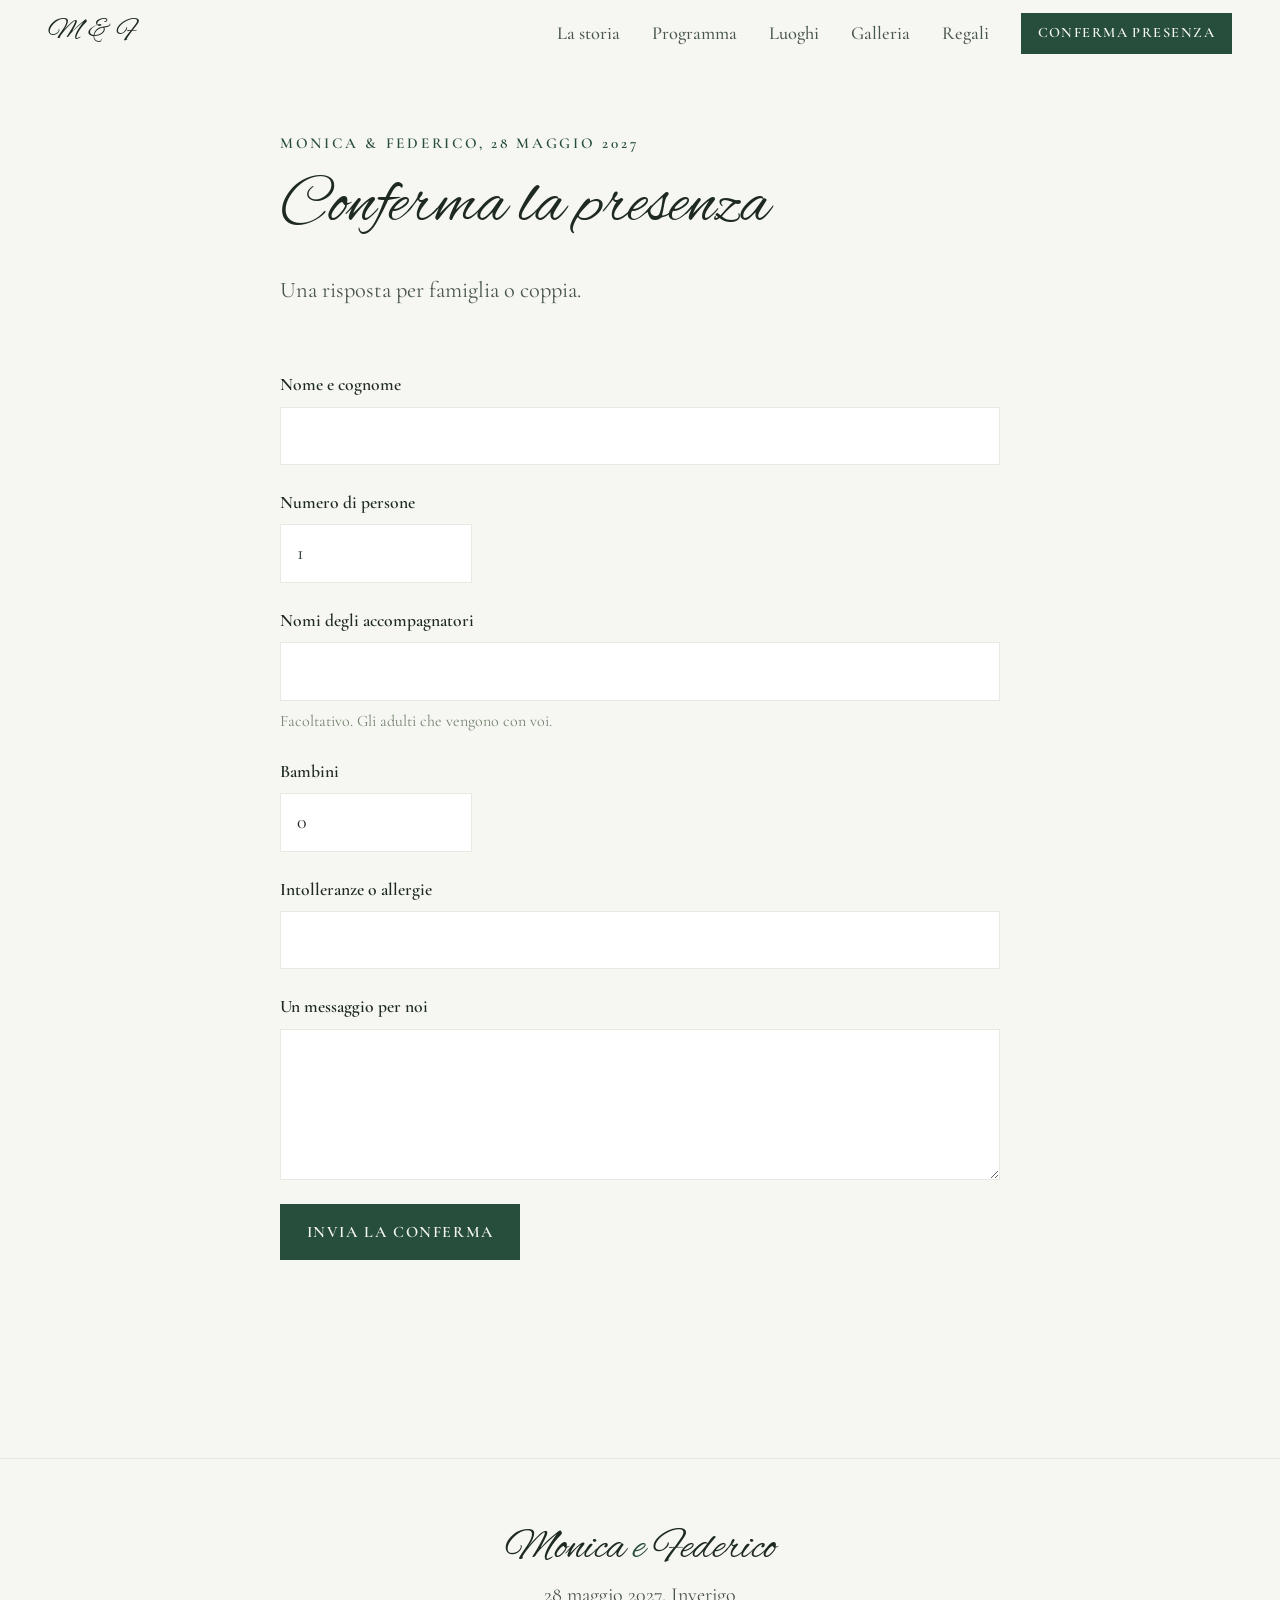
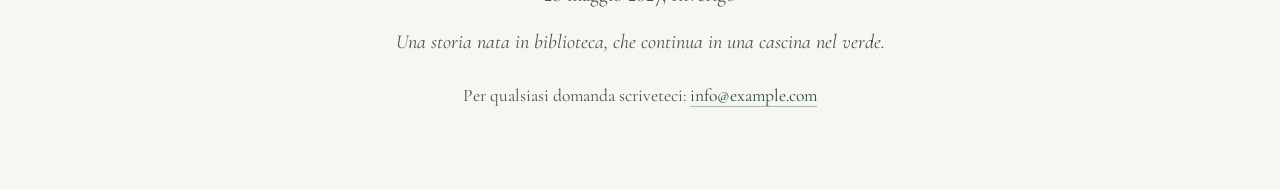
==== conferma.html @ ff521045 "Alex Brush al posto di Great Vibes per il corsivo Co-Authored-By: Claude Opus 5.5 <noreply@anthropic" ====
<!doctype html>
<html lang="it">
<head>
  <meta charset="utf-8">
  <meta name="viewport" content="width=device-width, initial-scale=1">
  <meta name="robots" content="noindex, nofollow">
  <title>Conferma la presenza, Monica &amp; Federico</title>
  <meta name="description" content="Conferma la tua presenza al matrimonio di Monica e Federico, 28 maggio 2027 a Inverigo.">
  <meta property="og:title" content="Conferma la presenza, Monica & Federico">
  <meta property="og:description" content="Fateci sapere se ci sarete il 28 maggio 2027.">
  <meta property="og:type" content="website">
  <meta name="theme-color" content="#274D3D">
  <link rel="preconnect" href="https://fonts.googleapis.com">
  <link rel="preconnect" href="https://fonts.gstatic.com" crossorigin>
  <link href="https://fonts.googleapis.com/css2?family=Alex+Brush&family=Cormorant+Garamond:ital,wght@0,400;0,500;0,600;1,400;1,500&display=swap" rel="stylesheet">
  <link rel="stylesheet" href="css/styles.css">
</head>
<body>

<a class="skip" href="#main">Vai al contenuto</a>

<div class="nav-sentinel" aria-hidden="true"></div>
<header class="nav" id="nav">
  <a class="nav__brand" href="index.html" aria-label="Torna all'inizio">M <span>&amp;</span> F</a>
  <button class="nav__toggle" id="navToggle" aria-expanded="false" aria-controls="navMenu" aria-label="Apri il menu">
    <span></span><span></span>
  </button>
  <nav class="nav__menu" id="navMenu" aria-label="Sezioni del sito">
    <a href="index.html#storia">La storia</a>
    <a href="index.html#programma">Programma</a>
    <a href="index.html#luoghi">Luoghi</a>
    <a href="index.html#galleria">Galleria</a>
    <a href="index.html#regali">Regali</a>
    <a class="btn btn--small" href="conferma.html" aria-current="page">Conferma presenza</a>
  </nav>
</header>

<main id="main">

  <!-- RSVP -->
  <section class="section rsvp rsvp--page" id="rsvp">
    <div class="wrap wrap--narrow">
      <p class="eyebrow">Monica &amp; Federico, 28 maggio 2027</p>
      <h1 class="h2 reveal">Conferma la presenza</h1>

      <div class="rsvp__paused reveal" id="rsvpPaused">
        <p class="lead">Il modulo per confermare sarà disponibile a breve. Vi avviseremo appena sarà attivo, insieme alla data entro cui rispondere.</p>
      </div>

      <form class="form" id="rsvpForm" hidden novalidate>
        <p class="lead" data-rsvp-intro>Una risposta per famiglia o coppia. <span data-rsvp-deadline-wrap hidden>Vi chiediamo di rispondere entro il <strong data-rsvp-deadline></strong>.</span></p>

        <div class="field">
          <label for="nome">Nome e cognome</label>
          <input id="nome" name="nome" type="text" autocomplete="name" required>
          <p class="field__error" data-error-for="nome">Inserisci il tuo nome.</p>
        </div>

        <div class="field field--half">
          <label for="persone">Numero di persone</label>
          <input id="persone" name="persone" type="number" min="1" max="10" value="1" required>
        </div>

        <div class="field">
          <label for="accompagnatori">Nomi degli accompagnatori</label>
          <input id="accompagnatori" name="accompagnatori" type="text">
          <p class="field__hint">Facoltativo. Gli adulti che vengono con voi.</p>
        </div>

        <div class="field field--half">
          <label for="bambini">Bambini</label>
          <input id="bambini" name="bambini" type="number" min="0" max="10" value="0">
        </div>

        <div class="field" id="etaBambiniField" hidden>
          <label for="eta_bambini">Età dei bambini</label>
          <input id="eta_bambini" name="eta_bambini" type="text" placeholder="">
          <p class="field__hint">Es. 3 e 7 anni. Ci serve per il menù e i seggioloni.</p>
        </div>

        <div class="field">
          <label for="intolleranze">Intolleranze o allergie</label>
          <input id="intolleranze" name="intolleranze" type="text">
        </div>

        <div class="field">
          <label for="messaggio">Un messaggio per noi</label>
          <textarea id="messaggio" name="messaggio" rows="4"></textarea>
        </div>

        <div class="field field--hp" aria-hidden="true">
          <label for="website">Sito web</label>
          <input id="website" name="website" type="text" tabindex="-1" autocomplete="off">
        </div>

        <button class="btn" type="submit" id="rsvpSubmit">Invia la conferma</button>
        <p class="form__status" id="rsvpStatus" role="status" aria-live="polite"></p>
      </form>
    </div>
  </section>

</main>

<footer class="footer">
  <div class="wrap footer__inner">
    <p class="footer__names">Monica <em>e</em> Federico</p>
    <p>28 maggio 2027, Inverigo</p>
    <p class="footer__line">Una storia nata in biblioteca, che continua in una cascina nel verde.</p>
    <!-- TODO: contatti dei testimoni o degli sposi -->
    <p class="footer__contact">Per qualsiasi domanda scriveteci: <a class="link" href="mailto:info@example.com">info@example.com</a></p>
  </div>
</footer>

<script src="js/main.js" defer></script>
</body>
</html>
---- css/styles.css ----
/* Monica & Federico, 28 maggio 2027
   Tema unico chiaro (stile invito stampato). Un solo accento: verde sottobosco.
   Forme: tutto a spigolo vivo, unica eccezione l'arco della foto hero. */

:root {
  color-scheme: light;
  /* Palette del matrimonio: muschio pastello #A8C0A0, sottobosco scuro #274D3D */
  --bg: #f6f7f2;
  --bg-tint: #ebefe6;          /* bg + 14% di muschio */
  --ink: #1e2a21;
  --ink-2: #48554a;
  --muted: #74836f;
  --line: #e5ebe0;             /* bg + 22% di muschio */
  --accent: #274D3D;           /* primario: pulsanti, numeri grandi, dettagli */
  --accent-hover: #33604d;
  --accent-deep: #274D3D;      /* allineato al primario: contrasto AA gia' garantito anche sui testi piccoli */
  --wedding: #A8C0A0;          /* muschio pastello: punti, linee, bordo RSVP */
  --wedding-soft: #cfdcc9;     /* superfici segnaposto e biglietto regali */
  --accent-soft: #dbe4d5;
  --on-accent: #f6f7f2;

  --script: "Alex Brush", "Snell Roundhand", "Brush Script MT", cursive;
  --serif: "Cormorant Garamond", "Iowan Old Style", Georgia, serif;
  --sans: var(--serif);

  --wrap: 1200px;
  --narrow: 720px;
  --gutter: clamp(1.25rem, 4vw, 3rem);
  --section: clamp(5rem, 12vw, 9rem);
  --ease: cubic-bezier(0.16, 1, 0.3, 1);
}

*, *::before, *::after { box-sizing: border-box; }
html { scroll-behavior: smooth; -webkit-text-size-adjust: 100%; }
body {
  margin: 0;
  background: var(--bg);
  color: var(--ink);
  font-family: var(--serif);
  font-weight: 400;
  font-size: 1.25rem;
  line-height: 1.55;
}
img { display: block; max-width: 100%; height: auto; }
a { color: inherit; }
p { margin: 0 0 1rem; }
h1, h2, h3 { margin: 0; font-family: var(--serif); font-weight: 500; line-height: 1.1; }
ol, ul { margin: 0; padding: 0; list-style: none; }
figure { margin: 0; }
button { font: inherit; }
[hidden] { display: none !important; }

.skip {
  position: absolute; left: 1rem; top: -3rem;
  background: var(--accent); color: var(--on-accent); padding: .5rem .75rem;
  z-index: 100;
}
.skip:focus { top: 1rem; }

.wrap { width: min(var(--wrap), 100% - 2 * var(--gutter)); margin-inline: auto; }
.wrap--narrow { width: min(var(--narrow), 100% - 2 * var(--gutter)); }

.section { padding-block: var(--section); }
.section--tint { background: var(--bg-tint); }

.eyebrow {
  font-size: .95rem; letter-spacing: .18em; text-transform: uppercase;
  color: var(--accent-deep); font-weight: 600; margin-bottom: 1.25rem;
}

.h2 {
  font-family: var(--script); font-weight: 400;
  font-size: clamp(2.75rem, 6vw, 4.25rem);
  line-height: 1.15; padding-bottom: .1em;
  margin-bottom: 1.25rem;
}
.lead { font-size: 1.4rem; color: var(--ink-2); max-width: 55ch; margin-bottom: 2.5rem; }

.link {
  color: var(--accent-deep); text-decoration: none;
  border-bottom: 1px solid var(--wedding);
  transition: border-color .3s var(--ease);
}
.link:hover { border-color: var(--accent); }

/* Bottoni */
.btn {
  display: inline-flex; align-items: center; justify-content: center;
  padding: .9rem 1.6rem; white-space: nowrap;
  background: var(--accent); color: var(--on-accent);
  font-weight: 600; font-size: 1rem; letter-spacing: .1em; text-transform: uppercase;
  text-decoration: none; border: 1px solid var(--accent);
  transition: background .3s var(--ease), transform .15s var(--ease), color .3s var(--ease);
  cursor: pointer;
}
.btn:hover { background: var(--accent-hover); border-color: var(--accent-hover); }
.btn:active { transform: translateY(1px); }
.btn:focus-visible { outline: 2px solid var(--accent); outline-offset: 3px; }
.btn--ghost { background: transparent; color: var(--accent); }
.btn--ghost:hover { background: var(--accent); color: var(--on-accent); }
.btn--small { padding: .55rem 1rem; font-size: .9rem; }

/* Navigazione */
.nav-sentinel { position: absolute; top: 0; height: 1px; width: 1px; }
.nav {
  position: sticky; top: 0; z-index: 50;
  display: flex; align-items: center; justify-content: space-between;
  height: 68px; padding-inline: var(--gutter);
  background: color-mix(in srgb, var(--bg) 85%, transparent);
  backdrop-filter: blur(10px);
  -webkit-backdrop-filter: blur(10px);
  border-bottom: 1px solid transparent;
  transition: border-color .4s var(--ease);
}
.nav.is-scrolled { border-bottom-color: var(--line); }
.nav__brand {
  font-family: var(--script); font-size: 1.9rem; line-height: 1;
  text-decoration: none; padding-bottom: .15em;
}
.nav__menu { display: flex; align-items: center; gap: 2rem; }
.nav__menu a:not(.btn) {
  text-decoration: none; font-size: 1.15rem; font-weight: 500; color: var(--ink-2);
  transition: color .3s var(--ease);
}
.nav__menu a:not(.btn):hover { color: var(--accent); }
.nav__toggle {
  display: none; width: 44px; height: 44px; padding: 0;
  background: none; border: 0; cursor: pointer; flex-direction: column;
  justify-content: center; align-items: center; gap: 6px;
}
.nav__toggle span { width: 24px; height: 1.5px; background: var(--ink); transition: transform .3s var(--ease), opacity .3s; }
.nav__toggle[aria-expanded="true"] span:first-child { transform: translateY(3.75px) rotate(45deg); }
.nav__toggle[aria-expanded="true"] span:last-child { transform: translateY(-3.75px) rotate(-45deg); }

@media (max-width: 860px) {
  .nav { z-index: 60; }
  .nav__toggle, .nav__brand { position: relative; z-index: 56; }
  .nav__toggle { display: flex; }
  .nav__menu {
    position: fixed; inset: 0; z-index: 55;
    height: 100dvh; width: 100%;
    flex-direction: column; justify-content: center; align-items: stretch; gap: 0;
    background: var(--bg);
    padding: 68px var(--gutter) max(2rem, env(safe-area-inset-bottom));
    overflow-y: auto; overscroll-behavior: contain;
    display: none;
  }
  .nav__menu.is-open { display: flex; }
  .nav__menu a:not(.btn) { padding: 1.1rem 0; font-size: 1.5rem; width: 100%; border-bottom: 1px solid var(--line); }
  .nav__menu a:not(.btn):first-child { border-top: 1px solid var(--line); }
  .nav__menu .btn { margin-top: 2rem; align-self: flex-start; }
  body.nav-open { overflow: hidden; }
}

/* Hero: split asimmetrico, testo a sinistra, foto ad arco a destra.
   Vincolo: tutto visibile senza scroll, su desktop e su mobile. */
.hero {
  --nav-h: 68px;
  display: grid;
  grid-template-columns: 1.1fr .9fr;
  align-items: center;
  gap: clamp(2rem, 6vw, 6rem);
  width: min(var(--wrap), 100% - 2 * var(--gutter));
  margin-inline: auto;
  min-height: calc(100dvh - var(--nav-h));
  padding-block: 1.5rem 2rem;
}
.hero__copy { padding-left: clamp(0rem, 4vw, 3rem); }
.hero__title {
  font-family: var(--script); font-weight: 400;
  font-size: clamp(3.5rem, 8vw, 7rem);
  line-height: 1.1; padding-bottom: .12em;
  margin-bottom: .75rem;
}
.hero__title em { font-style: normal; color: var(--accent); }
.hero__sub { font-size: clamp(1.2rem, 1.6vw, 1.45rem); color: var(--ink-2); max-width: 34ch; margin-bottom: 2rem; }
.hero__actions { display: flex; flex-wrap: wrap; gap: .75rem; }
.hero__media {
  position: relative;
  aspect-ratio: 3 / 4;
  overflow: hidden;
  border-radius: 999px 999px 0 0;
  background: var(--wedding-soft);
  justify-self: end;
  /* larghezza limitata anche dall'altezza disponibile, cosi' la foto non sfonda mai il viewport */
  width: min(100%, 520px, calc((100dvh - var(--nav-h) - 4.5rem) * .75));
}
.hero__img {
  width: 100%; height: 115%; object-fit: cover;
  will-change: transform;
}
/* Parallasse leggera guidata dallo scroll, solo se supportata e con movimento consentito */
@supports (animation-timeline: scroll()) {
  @media (prefers-reduced-motion: no-preference) {
    .hero__img {
      animation: hero-drift linear both;
      animation-timeline: scroll(root);
      animation-range: 0 100vh;
    }
  }
}
@keyframes hero-drift {
  from { transform: translateY(0); }
  to   { transform: translateY(-13%); }
}

@media (prefers-reduced-motion: no-preference) {
  .hero__copy > * { opacity: 0; transform: translateY(18px); animation: rise .9s var(--ease) forwards; }
  .hero__copy > :nth-child(1) { animation-delay: .1s; }
  .hero__copy > :nth-child(2) { animation-delay: .2s; }
  .hero__copy > :nth-child(3) { animation-delay: .32s; }
  .hero__copy > :nth-child(4) { animation-delay: .44s; }
  .hero__media { opacity: 0; transform: translateY(24px); animation: rise 1.1s var(--ease) .25s forwards; }
}
@keyframes rise { to { opacity: 1; transform: translateY(0); } }

/* Mobile: foto compatta sopra, testo sotto, tutto dentro un'unica schermata */
@media (max-width: 860px) {
  .hero {
    grid-template-columns: 1fr;
    align-content: center;
    gap: clamp(1rem, 3dvh, 1.75rem);
    padding-block: 1rem 1.5rem;
  }
  .hero__copy { padding-left: 0; order: 2; }
  .hero__media {
    order: 1; justify-self: center;
    width: auto;
    height: clamp(180px, 36dvh, 340px);
  }
  .eyebrow { margin-bottom: .75rem; }
  .hero__title { font-size: clamp(2.75rem, 12vw, 3.75rem); margin-bottom: .5rem; }
  .hero__sub { font-size: 1.2rem; margin-bottom: 1.25rem; max-width: none; }
  .hero__actions { gap: .6rem; }
  .hero__actions .btn { padding: .7rem 1rem; font-size: .85rem; letter-spacing: .08em; }
}
/* Telefoni molto bassi: riduco ancora un po' */
@media (max-width: 860px) and (max-height: 680px) {
  .hero__media { height: clamp(150px, 30dvh, 240px); }
  .hero__title { font-size: 2.5rem; }
  .hero__sub { font-size: 1.1rem; margin-bottom: 1rem; }
}

/* Countdown */
.countdown {
  display: flex; align-items: baseline; justify-content: center; gap: .75rem;
  padding: 1.5rem var(--gutter);
  background: var(--bg-tint);
  border-top: 1px solid var(--line); border-bottom: 1px solid var(--line);
  font-family: var(--serif);
}
.countdown__n { font-size: 2.5rem; font-weight: 500; color: var(--accent); line-height: 1; }
.countdown__label { font-size: 1.35rem; font-style: italic; color: var(--ink-2); }

/* Storia: citazione grande + tre tappe in riga */
.story__quote {
  margin: 0 0 4rem;
  font-family: var(--serif);
  font-style: italic; font-weight: 400;
  font-size: clamp(1.6rem, 3vw, 2.4rem);
  line-height: 1.3; max-width: 34ch;
}
.story__quote p { margin: 0; }
/* Capolettera, come l'inizio di un capitolo */
.story__quote p::first-letter {
  font-family: var(--script); font-style: normal;
  font-size: 2.6em; line-height: .8; float: left;
  color: var(--accent); margin: .12em .12em 0 0;
}
.milestones {
  display: grid; grid-template-columns: repeat(3, 1fr);
  gap: 3rem; border-top: 1px solid var(--wedding-soft); padding-top: 2.5rem;
}
.milestone__chapter {
  display: block; font-size: .95rem; letter-spacing: .16em; text-transform: uppercase;
  font-weight: 600; color: var(--muted); margin-bottom: .75rem;
}
.milestone__year {
  display: block; font-family: var(--serif); font-size: 3rem; font-weight: 500;
  color: var(--accent); line-height: 1; margin-bottom: .75rem;
}
.milestone__title { font-size: 1.7rem; margin-bottom: .4rem; }
.milestone p { color: var(--ink-2); margin: 0; }
@media (max-width: 760px) {
  .milestones { grid-template-columns: 1fr; gap: 2.25rem; }
}

/* Programma: timeline verticale */
.timeline { border-left: 1px solid var(--wedding-soft); margin-left: .5rem; }
.timeline__item {
  display: grid; grid-template-columns: 5.5rem 1fr; gap: 1.5rem;
  position: relative; padding: 0 0 2.75rem 2rem;
}
.timeline__item::before {
  content: ""; position: absolute; left: -4px; top: .55em;
  width: 7px; height: 7px; background: var(--wedding); border-radius: 50%;
}
.timeline__item:last-child { padding-bottom: 0; }
.timeline__time { font-family: var(--serif); font-size: 1.7rem; font-weight: 500; color: var(--accent); line-height: 1.1; }
.timeline__title { font-size: 1.7rem; margin-bottom: .3rem; }
.timeline__item p { color: var(--ink-2); margin: 0; }
@media (max-width: 560px) {
  .timeline__item { grid-template-columns: 1fr; gap: .25rem; }
}

/* Luoghi: due blocchi asimmetrici */
.places {
  display: grid; grid-template-columns: 1fr 1.6fr; gap: clamp(2rem, 5vw, 5rem);
  align-items: start;
}
.place__title { font-size: .95rem; letter-spacing: .16em; text-transform: uppercase; font-weight: 600; color: var(--muted); margin-bottom: .75rem; }
.place__name { font-family: var(--serif); font-weight: 500; font-size: clamp(1.7rem, 2.6vw, 2.2rem); line-height: 1.15; margin-bottom: .75rem; }
.place p:not(.place__name) { color: var(--ink-2); }
.map { margin-top: 1.5rem; aspect-ratio: 16 / 10; background: var(--wedding-soft); }
.map iframe { width: 100%; height: 100%; border: 0; display: block; filter: saturate(.75); }
@media (max-width: 860px) {
  .places { grid-template-columns: 1fr; }
}

/* Galleria: una sola riga a tutta larghezza che scorre in orizzontale.
   Scorre da sola (JS, js/main.js) e si puo' trascinare o scorrere a mano;
   si ferma al passaggio del mouse e con prefers-reduced-motion. */
.carousel {
  --card: clamp(240px, 26vw, 340px);   /* desktop: 3 foto intere piu' uno scorcio della quarta */
  --gap: 1rem;
  --pad: max(var(--gutter), (100vw - var(--wrap)) / 2);   /* allinea la prima foto al bordo del .wrap */
  overflow-x: auto; overflow-y: hidden;
  -webkit-overflow-scrolling: touch;
  overscroll-behavior-x: contain;
  scrollbar-width: none;
  scroll-behavior: auto;   /* lo scorrimento automatico via JS non deve essere "smooth" */
  cursor: grab;
  outline-offset: -3px;
}
.carousel::-webkit-scrollbar { display: none; }
.carousel:focus-visible { outline: 2px solid var(--accent); }
.carousel.is-dragging { cursor: grabbing; }
.carousel__track {
  display: flex; gap: var(--gap);
  width: max-content;
  padding-inline: var(--pad);
}
.carousel__item {
  flex: 0 0 var(--card);
  width: var(--card); aspect-ratio: 4 / 5;
  margin: 0; overflow: hidden;
  background: var(--wedding-soft);
}
.carousel__item img {
  display: block; width: 100%; height: 100%; object-fit: cover;
  user-select: none; -webkit-user-drag: none;
}
@media (max-width: 760px) {
  .carousel { --card: 78vw; --gap: .75rem; }   /* mobile: una foto intera, la successiva fa capolino */
}

/* Regali: biglietto centrato con doppia cornice, come un inserto dell'invito */
.gifts {
  position: relative;
  background: var(--wedding-soft); color: var(--ink);
  border: 1px solid var(--accent);
  padding: clamp(2.75rem, 7vw, 5rem) clamp(1.5rem, 6vw, 4.5rem);
  text-align: center;
}
.gifts::before {
  content: ""; position: absolute; inset: 6px; pointer-events: none;
  border: 1px solid var(--accent); opacity: .55;
}
.gifts .eyebrow { margin-bottom: 1rem; }
.gifts .lead { color: var(--ink-2); margin-inline: auto; margin-bottom: 2.5rem; }
.iban {
  display: grid; gap: .9rem; justify-items: center;
  border-top: 1px solid var(--accent); padding-top: 2rem;
  max-width: 34rem; margin-inline: auto;
}
.iban__label { font-size: .95rem; letter-spacing: .14em; text-transform: uppercase; color: var(--accent); }
.iban__value {
  font-family: var(--serif); font-size: clamp(1.35rem, 2.6vw, 1.85rem); font-weight: 500;
  letter-spacing: .06em; overflow-wrap: anywhere;
}
.iban .btn { margin-top: .25rem; }

/* Rimando finale nella home */
.closing { background: var(--bg-tint); }
.closing__inner { text-align: center; }
.closing .lead { margin-inline: auto; }

/* RSVP (pagina dedicata) */
.rsvp--page { padding-top: clamp(2.5rem, 6vw, 4rem); }
.rsvp--page .eyebrow { margin-bottom: .75rem; }
.rsvp__paused { border-left: 2px solid var(--wedding); padding-left: 1.5rem; }
.form { display: grid; gap: 1.5rem; }
.form > .btn { justify-self: start; }
.field { display: grid; gap: .5rem; border: 0; padding: 0; margin: 0; min-width: 0; }
.field--half { max-width: 12rem; }
.field label, .field legend { font-weight: 600; font-size: 1.1rem; }
.field input, .field textarea {
  font: inherit; color: var(--ink);
  background: #fff; border: 1px solid var(--line); padding: .8rem 1rem;
  width: 100%; transition: border-color .3s var(--ease);
}
.field input:focus, .field textarea:focus { outline: 2px solid var(--accent); outline-offset: 1px; border-color: var(--accent); }
.field textarea { resize: vertical; }
.field__hint { font-size: 1rem; color: var(--muted); margin: 0; }
.field__error { font-size: 1rem; color: #8a2b2b; margin: 0; display: none; }
.field.is-invalid input { border-color: #8a2b2b; }
.field.is-invalid .field__error { display: block; }
.radio { display: flex; align-items: center; gap: .6rem; font-weight: 400; font-size: 1.15rem; }
.radio input { width: auto; accent-color: var(--accent); }
.field--hp { position: absolute; left: -9999px; }
.form__status { margin: 0; color: var(--ink-2); min-height: 1.5em; }
.form__status.is-ok { color: var(--accent-deep); }
.form__status.is-err { color: #8a2b2b; }

/* Footer */
.footer { border-top: 1px solid var(--line); padding-block: 4rem; text-align: center; color: var(--ink-2); }
.footer__names { font-family: var(--script); font-size: 2.75rem; line-height: 1.2; color: var(--ink); margin-bottom: .25rem; }
.footer__names em { color: var(--accent); font-style: normal; }
.footer__line { font-style: italic; margin-top: .75rem; }
.footer__contact { margin-top: 1.5rem; font-size: 1.1rem; }

/* Apparizioni allo scroll */
@media (prefers-reduced-motion: no-preference) {
  .reveal { opacity: 0; transform: translateY(22px); transition: opacity .9s var(--ease), transform .9s var(--ease); }
  .reveal.is-visible { opacity: 1; transform: none; }
}
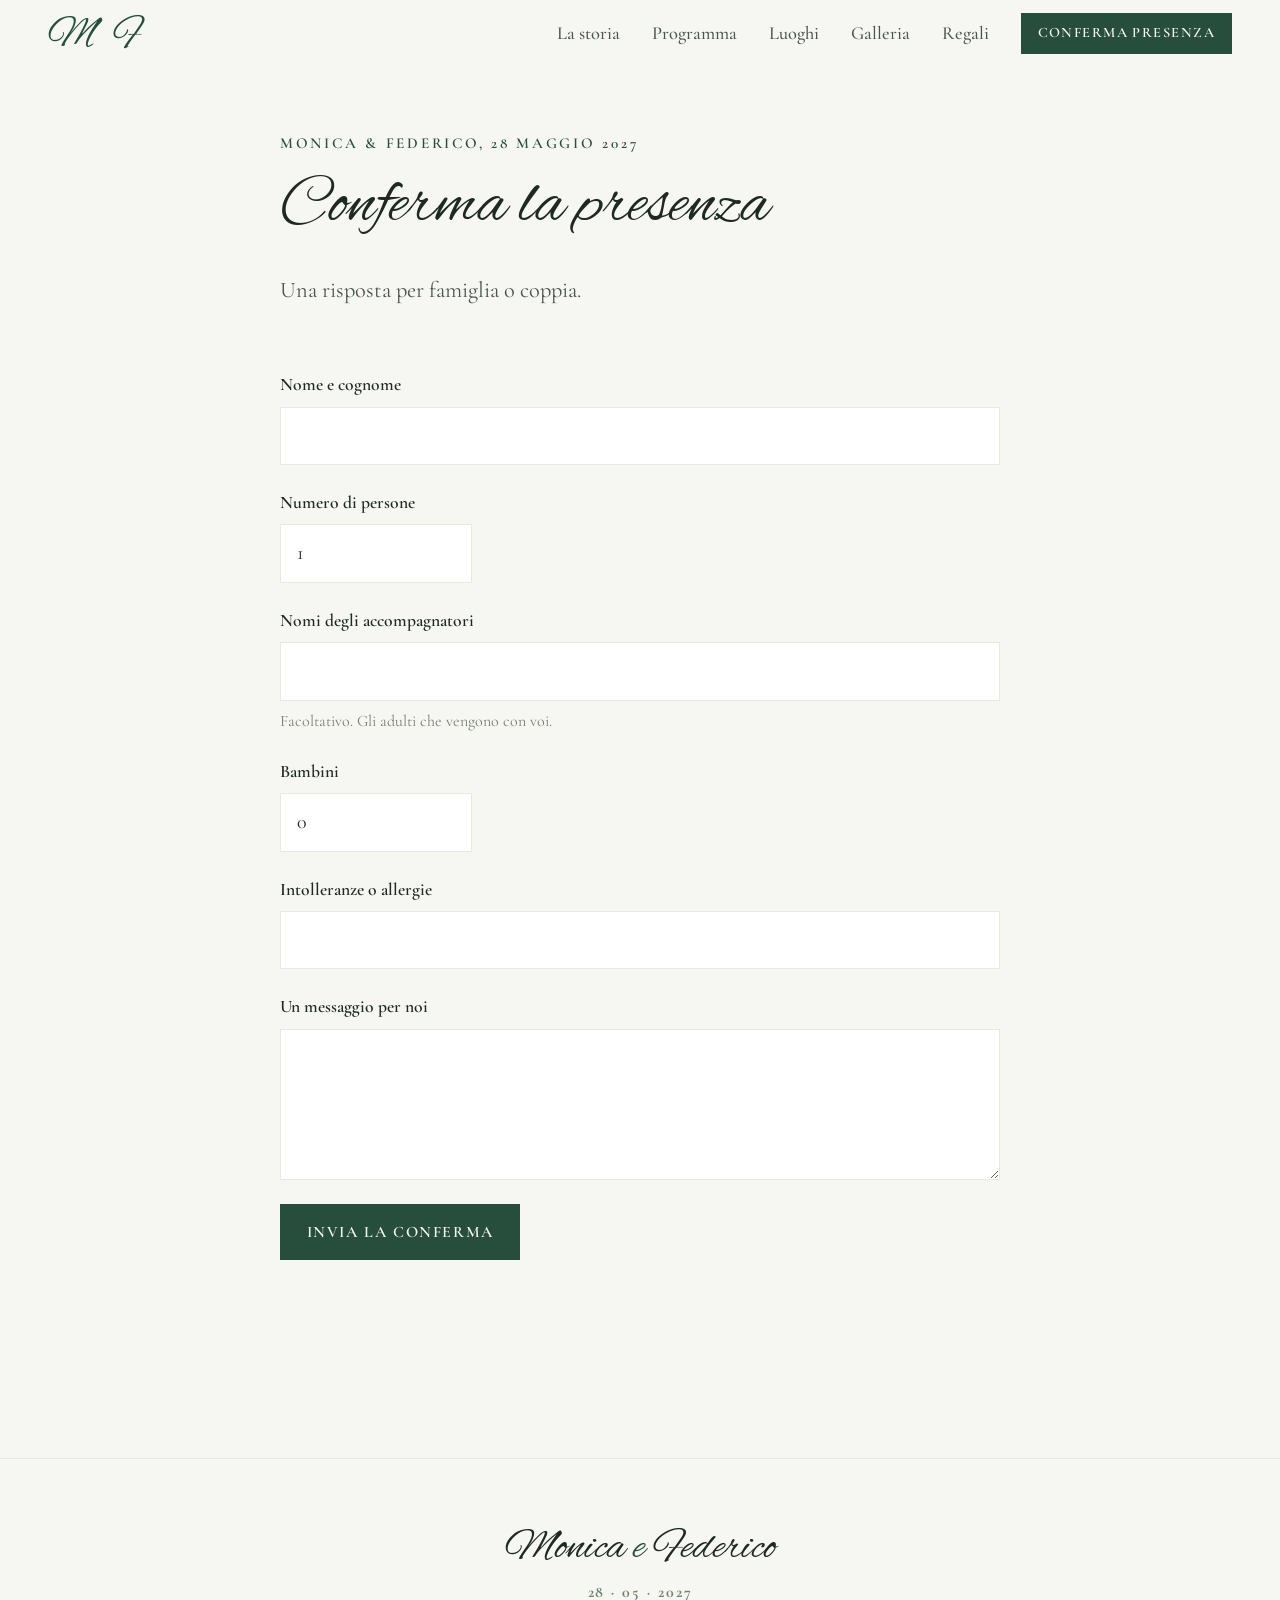
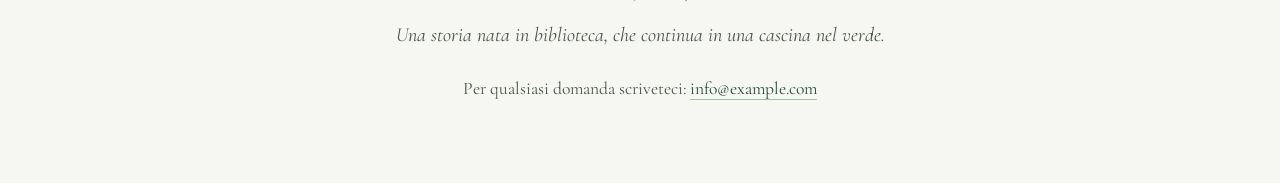
==== commit 205286c3: "Stili della partecipazione: monogramma, data, luoghi e footer Monogramma "M F" piu' grande e in verd" ====
--- a/conferma.html
+++ b/conferma.html
@@ -12,7 +12,7 @@
   <meta name="theme-color" content="#274D3D">
   <link rel="preconnect" href="https://fonts.googleapis.com">
   <link rel="preconnect" href="https://fonts.gstatic.com" crossorigin>
-  <link href="https://fonts.googleapis.com/css2?family=Alex+Brush&family=Cormorant+Garamond:ital,wght@0,400;0,500;0,600;1,400;1,500&display=swap" rel="stylesheet">
+  <link href="https://fonts.googleapis.com/css2?family=Alex+Brush&family=Cormorant+Garamond:ital,wght@0,400;0,500;0,600;0,700;1,400;1,500&display=swap" rel="stylesheet">
   <link rel="stylesheet" href="css/styles.css">
 </head>
 <body>
@@ -21,7 +21,7 @@
 
 <div class="nav-sentinel" aria-hidden="true"></div>
 <header class="nav" id="nav">
-  <a class="nav__brand" href="index.html" aria-label="Torna all'inizio">M <span>&amp;</span> F</a>
+  <a class="nav__brand" href="index.html" aria-label="Torna all'inizio">M F</a>
   <button class="nav__toggle" id="navToggle" aria-expanded="false" aria-controls="navMenu" aria-label="Apri il menu">
     <span></span><span></span>
   </button>
@@ -104,7 +104,7 @@
 <footer class="footer">
   <div class="wrap footer__inner">
     <p class="footer__names">Monica <em>e</em> Federico</p>
-    <p>28 maggio 2027, Inverigo</p>
+    <p class="footer__date">28 · 05 · 2027</p>
     <p class="footer__line">Una storia nata in biblioteca, che continua in una cascina nel verde.</p>
     <!-- TODO: contatti dei testimoni o degli sposi -->
     <p class="footer__contact">Per qualsiasi domanda scriveteci: <a class="link" href="mailto:info@example.com">info@example.com</a></p>
--- a/css/styles.css
+++ b/css/styles.css
@@ -1,5 +1,7 @@
 /* Monica & Federico, 28 maggio 2027
-   Tema unico chiaro (stile invito stampato). Un solo accento: verde sottobosco.
+   Tema unico chiaro, ripreso dalla partecipazione stampata (Canva "Partecipazione Monica e Federico"):
+   nomi e luoghi in corsivo, date in maiuscoletto grassetto, monogramma "M F" in verde.
+   Un solo accento: verde sottobosco.
    Forme: tutto a spigolo vivo, unica eccezione l'arco della foto hero. */
 
 :root {
@@ -113,9 +115,11 @@
   transition: border-color .4s var(--ease);
 }
 .nav.is-scrolled { border-bottom-color: var(--line); }
+/* Monogramma come sul retro della partecipazione: "M F" in verde */
 .nav__brand {
-  font-family: var(--script); font-size: 1.9rem; line-height: 1;
-  text-decoration: none; padding-bottom: .15em;
+  font-family: var(--script); font-size: 2.6rem; line-height: 1;
+  color: var(--accent); text-decoration: none; padding-top: .15em;
+  word-spacing: .25em; white-space: nowrap;
 }
 .nav__menu { display: flex; align-items: center; gap: 2rem; }
 .nav__menu a:not(.btn) {
@@ -173,6 +177,12 @@
   margin-bottom: .75rem;
 }
 .hero__title em { font-style: normal; color: var(--accent); }
+/* Data come nella partecipazione: maiuscolo, grassetto, senza spaziatura larga */
+.hero__date {
+  font-weight: 700; text-transform: uppercase;
+  font-size: clamp(1.3rem, 2vw, 1.65rem); letter-spacing: .02em;
+  color: var(--ink); margin-bottom: .5rem;
+}
 .hero__sub { font-size: clamp(1.2rem, 1.6vw, 1.45rem); color: var(--ink-2); max-width: 34ch; margin-bottom: 2rem; }
 .hero__actions { display: flex; flex-wrap: wrap; gap: .75rem; }
 .hero__media {
@@ -210,6 +220,7 @@
   .hero__copy > :nth-child(2) { animation-delay: .2s; }
   .hero__copy > :nth-child(3) { animation-delay: .32s; }
   .hero__copy > :nth-child(4) { animation-delay: .44s; }
+  .hero__copy > :nth-child(5) { animation-delay: .56s; }
   .hero__media { opacity: 0; transform: translateY(24px); animation: rise 1.1s var(--ease) .25s forwards; }
 }
 @keyframes rise { to { opacity: 1; transform: translateY(0); } }
@@ -230,6 +241,7 @@
   }
   .eyebrow { margin-bottom: .75rem; }
   .hero__title { font-size: clamp(2.75rem, 12vw, 3.75rem); margin-bottom: .5rem; }
+  .hero__date { font-size: 1.2rem; margin-bottom: .35rem; }
   .hero__sub { font-size: 1.2rem; margin-bottom: 1.25rem; max-width: none; }
   .hero__actions { gap: .6rem; }
   .hero__actions .btn { padding: .7rem 1rem; font-size: .85rem; letter-spacing: .08em; }
@@ -309,7 +321,13 @@
   align-items: start;
 }
 .place__title { font-size: .95rem; letter-spacing: .16em; text-transform: uppercase; font-weight: 600; color: var(--muted); margin-bottom: .75rem; }
-.place__name { font-family: var(--serif); font-weight: 500; font-size: clamp(1.7rem, 2.6vw, 2.2rem); line-height: 1.15; margin-bottom: .75rem; }
+/* Nome del luogo in corsivo e localita' in corsivo piccolo, come nella partecipazione */
+.place__name {
+  font-family: var(--script); font-weight: 400;
+  font-size: clamp(2.4rem, 4vw, 3.1rem); line-height: 1.15; padding-bottom: .1em;
+  margin-bottom: .25rem;
+}
+.place__where { font-style: italic; margin-bottom: 1rem; }
 .place p:not(.place__name) { color: var(--ink-2); }
 .map { margin-top: 1.5rem; aspect-ratio: 16 / 10; background: var(--wedding-soft); }
 .map iframe { width: 100%; height: 100%; border: 0; display: block; filter: saturate(.75); }
@@ -416,6 +434,7 @@
 .footer { border-top: 1px solid var(--line); padding-block: 4rem; text-align: center; color: var(--ink-2); }
 .footer__names { font-family: var(--script); font-size: 2.75rem; line-height: 1.2; color: var(--ink); margin-bottom: .25rem; }
 .footer__names em { color: var(--accent); font-style: normal; }
+.footer__date { font-weight: 700; font-size: 1rem; letter-spacing: .12em; color: var(--muted); }
 .footer__line { font-style: italic; margin-top: .75rem; }
 .footer__contact { margin-top: 1.5rem; font-size: 1.1rem; }
 
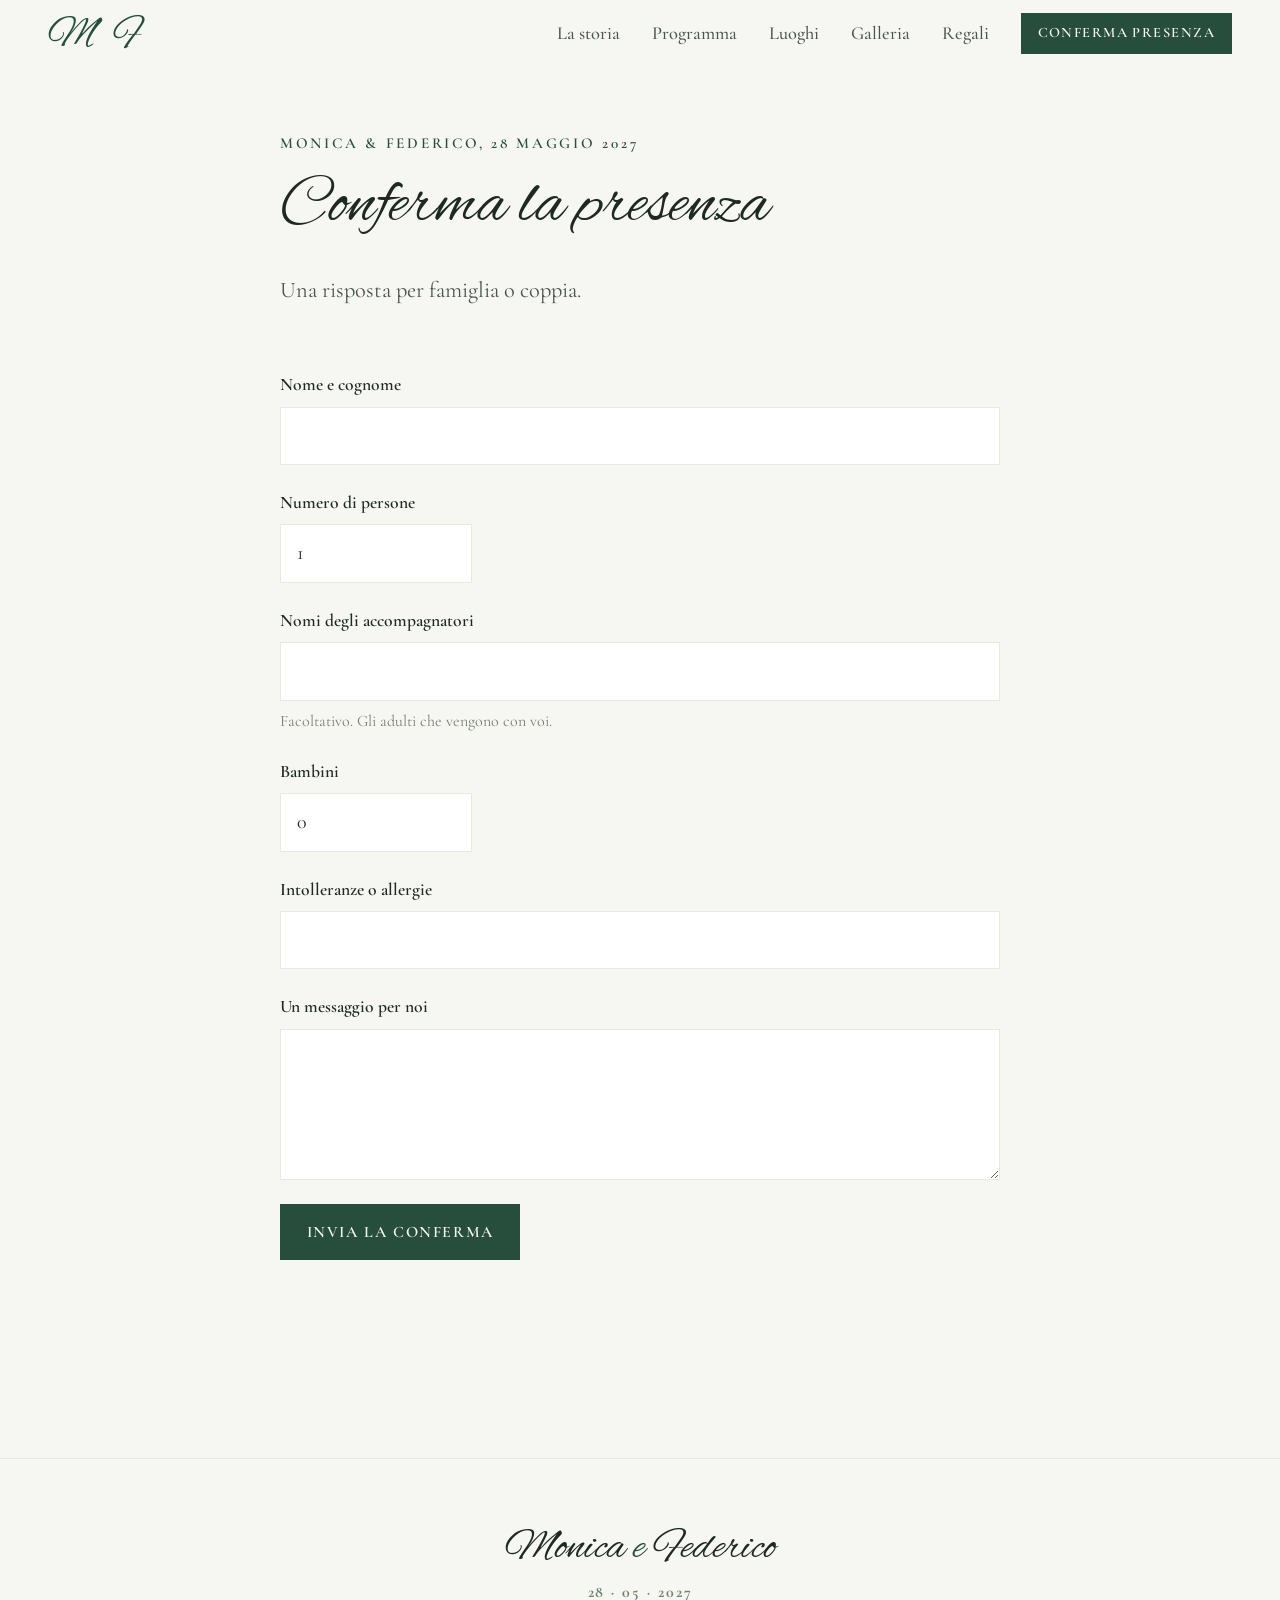
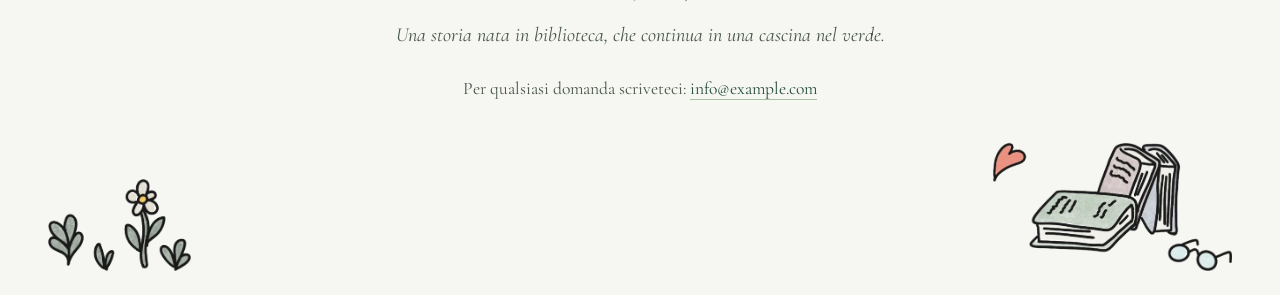
==== commit 5f775bde: "Disegni della partecipazione nel sito Hero rifatto come il fronte della partecipazione: coppia con i" ====
--- a/conferma.html
+++ b/conferma.html
@@ -109,6 +109,13 @@
     <!-- TODO: contatti dei testimoni o degli sposi -->
     <p class="footer__contact">Per qualsiasi domanda scriveteci: <a class="link" href="mailto:info@example.com">info@example.com</a></p>
   </div>
+  <div class="wrap footer__ground" aria-hidden="true">
+    <img class="footer__flowers" src="assets/img/disegni/fiori-prato.webp" alt="" width="327" height="211" loading="lazy">
+    <span class="footer__books">
+      <img class="footer__heart" src="assets/img/disegni/cuore.webp" alt="" width="77" height="102" loading="lazy">
+      <img src="assets/img/disegni/libri-occhiali.webp" alt="" width="459" height="289" loading="lazy">
+    </span>
+  </div>
 </footer>
 
 <script src="js/main.js" defer></script>
--- a/css/styles.css
+++ b/css/styles.css
@@ -156,25 +156,35 @@
   body.nav-open { overflow: hidden; }
 }
 
-/* Hero: split asimmetrico, testo a sinistra, foto ad arco a destra.
+/* Hero: come il fronte della partecipazione. Disegno della coppia in alto con i fiori
+   ai piedi, sotto nomi e data centrati.
    Vincolo: tutto visibile senza scroll, su desktop e su mobile. */
 .hero {
   --nav-h: 68px;
-  display: grid;
-  grid-template-columns: 1.1fr .9fr;
-  align-items: center;
-  gap: clamp(2rem, 6vw, 6rem);
+  display: flex; flex-direction: column; align-items: center; justify-content: center;
+  text-align: center;
   width: min(var(--wrap), 100% - 2 * var(--gutter));
   margin-inline: auto;
   min-height: calc(100dvh - var(--nav-h));
-  padding-block: 1.5rem 2rem;
-}
-.hero__copy { padding-left: clamp(0rem, 4vw, 3rem); }
+  padding-block: 1rem 2rem;
+}
+.hero__art {
+  position: relative;
+  height: clamp(160px, 31dvh, 310px);
+  aspect-ratio: 694 / 558;
+  margin-bottom: clamp(1rem, 3dvh, 2rem);
+}
+.hero__couple { width: 100%; height: 100%; }
+/* I fiori stanno negli angoli bassi, dove il disegno e' vuoto, e su schermi larghi escono un po' ai lati */
+.hero__flowers { position: absolute; bottom: 0; width: auto; }
+.hero__flowers--left { height: 30%; left: -16%; }
+.hero__flowers--right { height: 30%; right: -10%; }
+.hero__copy { display: flex; flex-direction: column; align-items: center; }
 .hero__title {
   font-family: var(--script); font-weight: 400;
-  font-size: clamp(3.5rem, 8vw, 7rem);
+  font-size: clamp(3.5rem, min(8vw, 13dvh), 7rem);
   line-height: 1.1; padding-bottom: .12em;
-  margin-bottom: .75rem;
+  margin-bottom: .5rem;
 }
 .hero__title em { font-style: normal; color: var(--accent); }
 /* Data come nella partecipazione: maiuscolo, grassetto, senza spaziatura larga */
@@ -183,72 +193,41 @@
   font-size: clamp(1.3rem, 2vw, 1.65rem); letter-spacing: .02em;
   color: var(--ink); margin-bottom: .5rem;
 }
-.hero__sub { font-size: clamp(1.2rem, 1.6vw, 1.45rem); color: var(--ink-2); max-width: 34ch; margin-bottom: 2rem; }
-.hero__actions { display: flex; flex-wrap: wrap; gap: .75rem; }
-.hero__media {
-  position: relative;
-  aspect-ratio: 3 / 4;
-  overflow: hidden;
-  border-radius: 999px 999px 0 0;
-  background: var(--wedding-soft);
-  justify-self: end;
-  /* larghezza limitata anche dall'altezza disponibile, cosi' la foto non sfonda mai il viewport */
-  width: min(100%, 520px, calc((100dvh - var(--nav-h) - 4.5rem) * .75));
-}
-.hero__img {
-  width: 100%; height: 115%; object-fit: cover;
-  will-change: transform;
-}
-/* Parallasse leggera guidata dallo scroll, solo se supportata e con movimento consentito */
-@supports (animation-timeline: scroll()) {
-  @media (prefers-reduced-motion: no-preference) {
-    .hero__img {
-      animation: hero-drift linear both;
-      animation-timeline: scroll(root);
-      animation-range: 0 100vh;
-    }
-  }
-}
-@keyframes hero-drift {
-  from { transform: translateY(0); }
-  to   { transform: translateY(-13%); }
-}
+.hero__sub {
+  font-size: clamp(1.2rem, 1.6vw, 1.45rem); color: var(--ink-2);
+  max-width: 44ch; text-wrap: balance; margin-bottom: clamp(1.25rem, 3dvh, 2rem);
+}
+.hero__actions { display: flex; flex-wrap: wrap; justify-content: center; gap: .75rem; }
 
 @media (prefers-reduced-motion: no-preference) {
   .hero__copy > * { opacity: 0; transform: translateY(18px); animation: rise .9s var(--ease) forwards; }
-  .hero__copy > :nth-child(1) { animation-delay: .1s; }
-  .hero__copy > :nth-child(2) { animation-delay: .2s; }
-  .hero__copy > :nth-child(3) { animation-delay: .32s; }
-  .hero__copy > :nth-child(4) { animation-delay: .44s; }
-  .hero__copy > :nth-child(5) { animation-delay: .56s; }
-  .hero__media { opacity: 0; transform: translateY(24px); animation: rise 1.1s var(--ease) .25s forwards; }
+  .hero__copy > :nth-child(1) { animation-delay: .35s; }
+  .hero__copy > :nth-child(2) { animation-delay: .45s; }
+  .hero__copy > :nth-child(3) { animation-delay: .57s; }
+  .hero__copy > :nth-child(4) { animation-delay: .69s; }
+  .hero__copy > :nth-child(5) { animation-delay: .81s; }
+  .hero__couple { opacity: 0; transform: translateY(16px); animation: rise 1.1s var(--ease) .05s forwards; }
+  .hero__flowers { opacity: 0; animation: grow .9s var(--ease) .3s forwards; transform-origin: 50% 100%; }
 }
 @keyframes rise { to { opacity: 1; transform: translateY(0); } }
-
-/* Mobile: foto compatta sopra, testo sotto, tutto dentro un'unica schermata */
+@keyframes grow { from { opacity: 0; transform: scaleY(.6); } to { opacity: 1; transform: none; } }
+
+/* Mobile: tutto dentro un'unica schermata */
 @media (max-width: 860px) {
-  .hero {
-    grid-template-columns: 1fr;
-    align-content: center;
-    gap: clamp(1rem, 3dvh, 1.75rem);
-    padding-block: 1rem 1.5rem;
-  }
-  .hero__copy { padding-left: 0; order: 2; }
-  .hero__media {
-    order: 1; justify-self: center;
-    width: auto;
-    height: clamp(180px, 36dvh, 340px);
-  }
+  .hero { padding-block: .75rem 1.5rem; }
+  .hero__art { height: clamp(150px, 28dvh, 240px); margin-bottom: clamp(.75rem, 2dvh, 1.25rem); }
+  .hero__flowers--left { left: -4%; height: 26%; }
+  .hero__flowers--right { right: -2%; height: 26%; }
   .eyebrow { margin-bottom: .75rem; }
-  .hero__title { font-size: clamp(2.75rem, 12vw, 3.75rem); margin-bottom: .5rem; }
+  .hero__title { font-size: clamp(2.75rem, 12vw, 3.75rem); margin-bottom: .35rem; }
   .hero__date { font-size: 1.2rem; margin-bottom: .35rem; }
-  .hero__sub { font-size: 1.2rem; margin-bottom: 1.25rem; max-width: none; }
+  .hero__sub { font-size: 1.2rem; margin-bottom: 1.25rem; }
   .hero__actions { gap: .6rem; }
   .hero__actions .btn { padding: .7rem 1rem; font-size: .85rem; letter-spacing: .08em; }
 }
 /* Telefoni molto bassi: riduco ancora un po' */
 @media (max-width: 860px) and (max-height: 680px) {
-  .hero__media { height: clamp(150px, 30dvh, 240px); }
+  .hero__art { height: clamp(130px, 24dvh, 180px); }
   .hero__title { font-size: 2.5rem; }
   .hero__sub { font-size: 1.1rem; margin-bottom: 1rem; }
 }
@@ -264,9 +243,18 @@
 .countdown__n { font-size: 2.5rem; font-weight: 500; color: var(--accent); line-height: 1; }
 .countdown__label { font-size: 1.35rem; font-style: italic; color: var(--ink-2); }
 
-/* Storia: citazione grande + tre tappe in riga */
+/* Storia: citazione grande con la pila di libri della partecipazione + tre tappe in riga */
+.story__intro {
+  display: grid; grid-template-columns: minmax(0, 1fr) auto;
+  align-items: end; gap: 1.5rem 3rem; margin-bottom: 4rem;
+}
+.story__books { width: clamp(200px, 24vw, 300px); }
+@media (max-width: 760px) {
+  .story__intro { grid-template-columns: 1fr; margin-bottom: 3rem; }
+  .story__books { width: 190px; justify-self: end; }
+}
 .story__quote {
-  margin: 0 0 4rem;
+  margin: 0;
   font-family: var(--serif);
   font-style: italic; font-weight: 400;
   font-size: clamp(1.6rem, 3vw, 2.4rem);
@@ -296,6 +284,14 @@
 @media (max-width: 760px) {
   .milestones { grid-template-columns: 1fr; gap: 2.25rem; }
 }
+
+/* Rami lilla della partecipazione: escono dal bordo dello schermo accanto alle sezioni strette.
+   Solo dove c'e' spazio ai lati, cosi' non finiscono mai sopra il testo. */
+.has-deco { position: relative; }
+.deco-ramo { display: none; position: absolute; height: clamp(240px, 24vw, 340px); width: auto; pointer-events: none; }
+.deco-ramo--left { left: 0; top: 14%; }
+.deco-ramo--right { right: 0; top: 10%; transform: rotate(180deg); }
+@media (min-width: 980px) { .deco-ramo { display: block; } }
 
 /* Programma: timeline verticale */
 .timeline { border-left: 1px solid var(--wedding-soft); margin-left: .5rem; }
@@ -437,6 +433,19 @@
 .footer__date { font-weight: 700; font-size: 1rem; letter-spacing: .12em; color: var(--muted); }
 .footer__line { font-style: italic; margin-top: .75rem; }
 .footer__contact { margin-top: 1.5rem; font-size: 1.1rem; }
+/* In fondo come in fondo alla partecipazione: fiori a sinistra, cuore e libri con gli occhiali a destra */
+.footer { padding-bottom: 1.5rem; }
+.footer__ground {
+  display: flex; justify-content: space-between; align-items: flex-end;
+  margin-top: 2.5rem;
+}
+.footer__flowers { height: clamp(60px, 8vw, 92px); width: auto; }
+.footer__books { position: relative; display: block; }
+.footer__books img:last-child { height: clamp(78px, 11vw, 128px); width: auto; }
+.footer__heart {
+  position: absolute; right: 100%; top: 0;
+  height: 32%; width: auto; transform: rotate(10deg); margin-right: .25rem;
+}
 
 /* Apparizioni allo scroll */
 @media (prefers-reduced-motion: no-preference) {
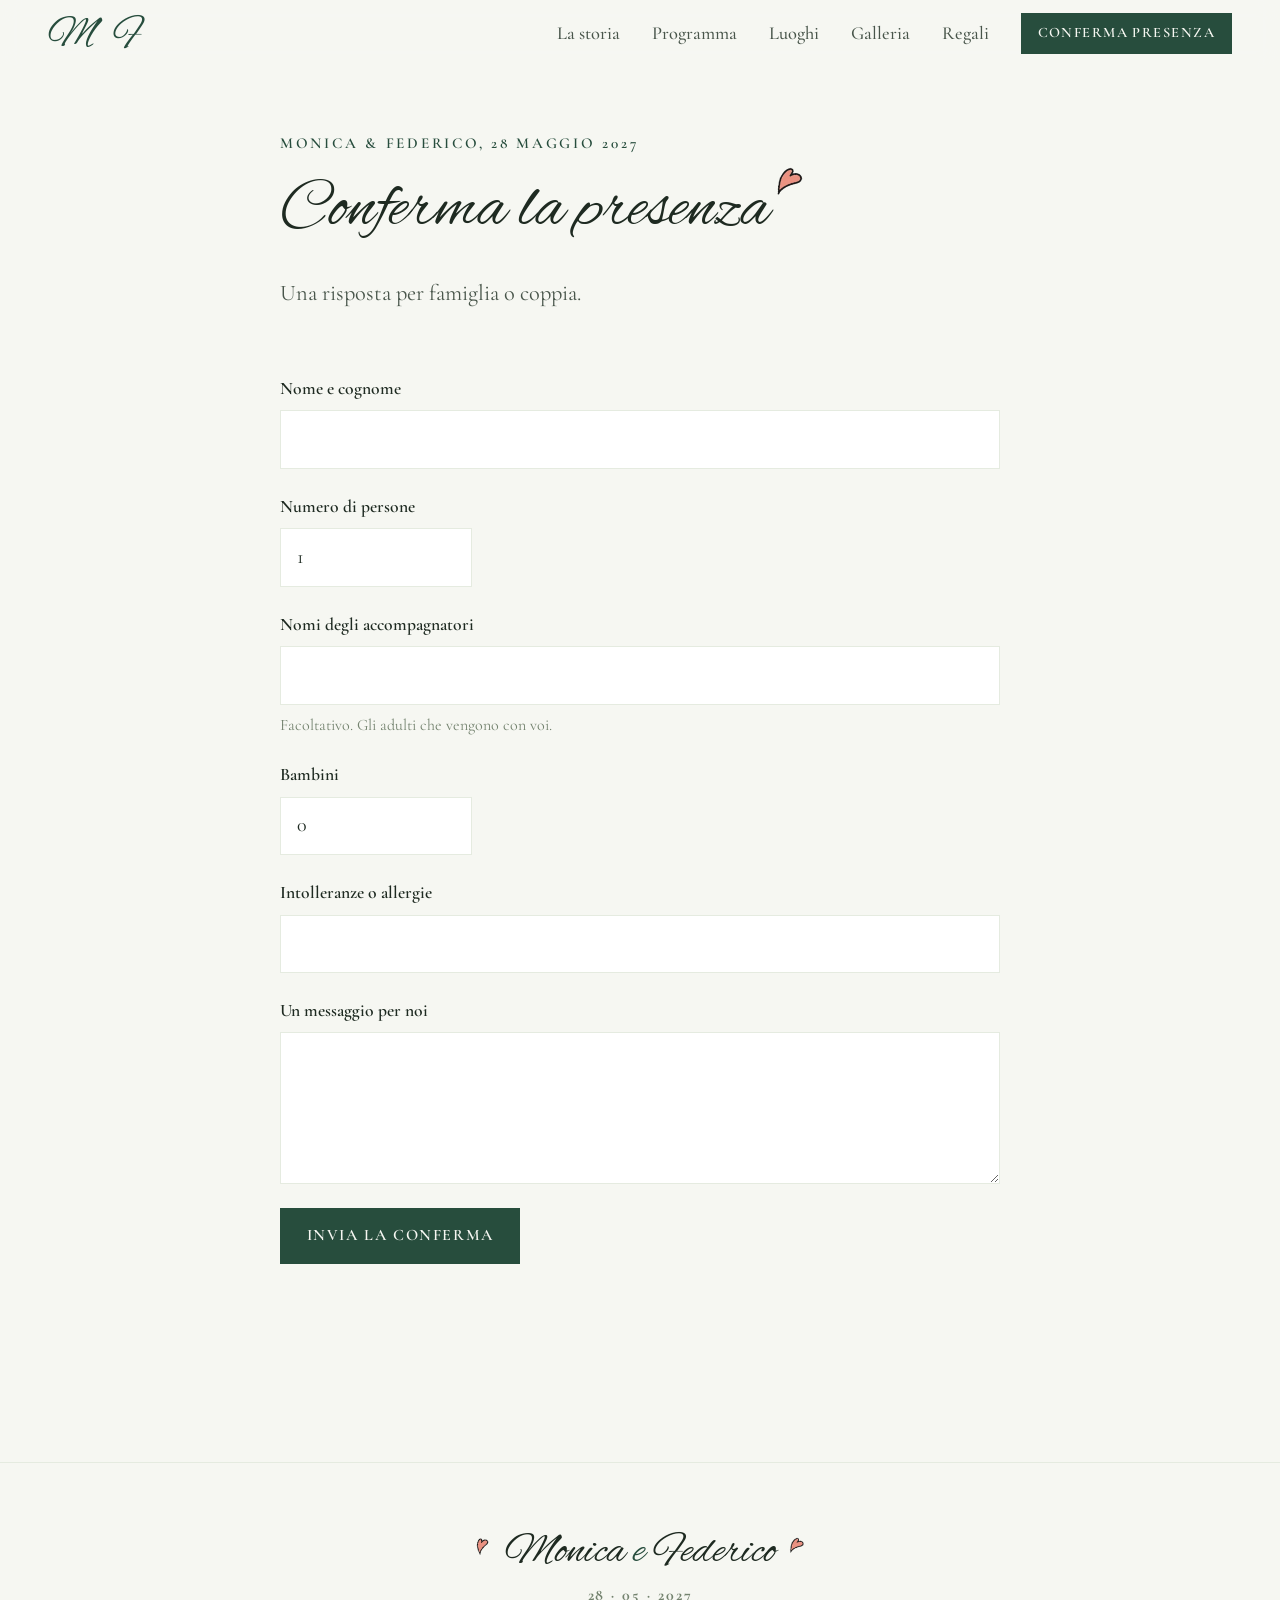
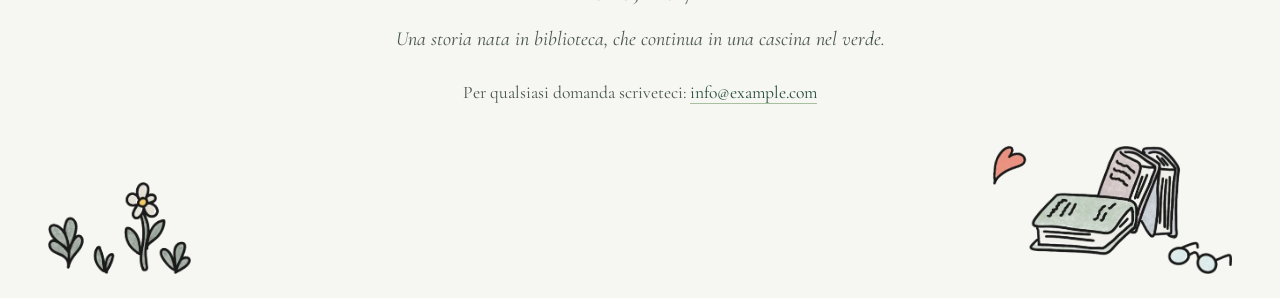
==== commit b4e47263: "Rami lilla anche da mobile, piu' cuori e fiori Da telefono i rami lilla stanno a cavallo tra due sez" ====
--- a/conferma.html
+++ b/conferma.html
@@ -41,7 +41,7 @@
   <section class="section rsvp rsvp--page" id="rsvp">
     <div class="wrap wrap--narrow">
       <p class="eyebrow">Monica &amp; Federico, 28 maggio 2027</p>
-      <h1 class="h2 reveal">Conferma la presenza</h1>
+      <h1 class="h2 reveal">Conferma la presenza<img class="doodle-heart" src="assets/img/disegni/cuore.webp" alt="" width="77" height="102"></h1>
 
       <div class="rsvp__paused reveal" id="rsvpPaused">
         <p class="lead">Il modulo per confermare sarà disponibile a breve. Vi avviseremo appena sarà attivo, insieme alla data entro cui rispondere.</p>
@@ -103,7 +103,7 @@
 
 <footer class="footer">
   <div class="wrap footer__inner">
-    <p class="footer__names">Monica <em>e</em> Federico</p>
+    <p class="footer__names"><img class="doodle-heart doodle-heart--l" src="assets/img/disegni/cuore.webp" alt="" width="77" height="102" loading="lazy">Monica <em>e</em> Federico<img class="doodle-heart" src="assets/img/disegni/cuore.webp" alt="" width="77" height="102" loading="lazy"></p>
     <p class="footer__date">28 · 05 · 2027</p>
     <p class="footer__line">Una storia nata in biblioteca, che continua in una cascina nel verde.</p>
     <!-- TODO: contatti dei testimoni o degli sposi -->
--- a/css/styles.css
+++ b/css/styles.css
@@ -242,6 +242,8 @@
 }
 .countdown__n { font-size: 2.5rem; font-weight: 500; color: var(--accent); line-height: 1; }
 .countdown__label { font-size: 1.35rem; font-style: italic; color: var(--ink-2); }
+.countdown__heart { align-self: center; height: 1.35rem; width: auto; transform: rotate(-12deg); }
+.countdown__heart--r { transform: rotate(10deg); }
 
 /* Storia: citazione grande con la pila di libri della partecipazione + tre tappe in riga */
 .story__intro {
@@ -285,13 +287,29 @@
   .milestones { grid-template-columns: 1fr; gap: 2.25rem; }
 }
 
-/* Rami lilla della partecipazione: escono dal bordo dello schermo accanto alle sezioni strette.
-   Solo dove c'e' spazio ai lati, cosi' non finiscono mai sopra il testo. */
+/* Rami lilla della partecipazione: escono dal bordo dello schermo.
+   Su schermi stretti stanno a cavallo tra due sezioni, nello spazio vuoto dei padding
+   (come sulla partecipazione, dove il ramo attraversa la piega); su schermi larghi
+   scendono accanto alle sezioni strette. In nessun caso finiscono sopra il testo. */
 .has-deco { position: relative; }
-.deco-ramo { display: none; position: absolute; height: clamp(240px, 24vw, 340px); width: auto; pointer-events: none; }
-.deco-ramo--left { left: 0; top: 14%; }
-.deco-ramo--right { right: 0; top: 10%; transform: rotate(180deg); }
-@media (min-width: 980px) { .deco-ramo { display: block; } }
+.deco-ramo {
+  position: absolute; z-index: 1; pointer-events: none;
+  height: 140px; width: auto;
+}
+.deco-ramo--left { left: 0; top: -70px; }
+.deco-ramo--right { right: 0; top: -70px; transform: rotate(180deg); }
+@media (min-width: 980px) {
+  .deco-ramo { height: clamp(240px, 24vw, 340px); }
+  .deco-ramo--left { top: 14%; }
+  .deco-ramo--right { top: 10%; }
+}
+
+/* Cuoricini e fiorellini sparsi, sempre dalla partecipazione */
+.doodle-heart {
+  display: inline-block; height: .42em; width: auto;
+  vertical-align: .4em; margin-left: .15em; transform: rotate(14deg);
+}
+.doodle-heart--l { margin: 0 .15em 0 0; transform: rotate(-12deg); }
 
 /* Programma: timeline verticale */
 .timeline { border-left: 1px solid var(--wedding-soft); margin-left: .5rem; }
@@ -307,6 +325,8 @@
 .timeline__time { font-family: var(--serif); font-size: 1.7rem; font-weight: 500; color: var(--accent); line-height: 1.1; }
 .timeline__title { font-size: 1.7rem; margin-bottom: .3rem; }
 .timeline__item p { color: var(--ink-2); margin: 0; }
+/* La linea del programma finisce in un mazzetto di fiori, centrato sulla linea */
+.timeline__flowers { width: 64px; height: auto; margin: .5rem 0 0 calc(.5rem - 30px); }
 @media (max-width: 560px) {
   .timeline__item { grid-template-columns: 1fr; gap: .25rem; }
 }
@@ -325,6 +345,9 @@
 }
 .place__where { font-style: italic; margin-bottom: 1rem; }
 .place p:not(.place__name) { color: var(--ink-2); }
+.place__flowers { display: flex; align-items: flex-end; gap: .1rem; margin-top: 1.75rem; }
+.place__flowers img { height: 72px; width: auto; }
+.place__flowers img + img { height: 50px; transform: rotate(10deg); }
 .map { margin-top: 1.5rem; aspect-ratio: 16 / 10; background: var(--wedding-soft); }
 .map iframe { width: 100%; height: 100%; border: 0; display: block; filter: saturate(.75); }
 @media (max-width: 860px) {
@@ -381,6 +404,7 @@
   border: 1px solid var(--accent); opacity: .55;
 }
 .gifts .eyebrow { margin-bottom: 1rem; }
+.gifts__heart { height: 34px; width: auto; margin: 0 auto .9rem; transform: rotate(-8deg); }
 .gifts .lead { color: var(--ink-2); margin-inline: auto; margin-bottom: 2.5rem; }
 .iban {
   display: grid; gap: .9rem; justify-items: center;
@@ -430,6 +454,9 @@
 .footer { border-top: 1px solid var(--line); padding-block: 4rem; text-align: center; color: var(--ink-2); }
 .footer__names { font-family: var(--script); font-size: 2.75rem; line-height: 1.2; color: var(--ink); margin-bottom: .25rem; }
 .footer__names em { color: var(--accent); font-style: normal; }
+/* Due cuori ai lati dei nomi, come ai lati del monogramma sul retro della partecipazione */
+.footer__names .doodle-heart { height: .36em; vertical-align: .15em; margin-left: .35em; }
+.footer__names .doodle-heart--l { margin: 0 .35em 0 0; }
 .footer__date { font-weight: 700; font-size: 1rem; letter-spacing: .12em; color: var(--muted); }
 .footer__line { font-style: italic; margin-top: .75rem; }
 .footer__contact { margin-top: 1.5rem; font-size: 1.1rem; }
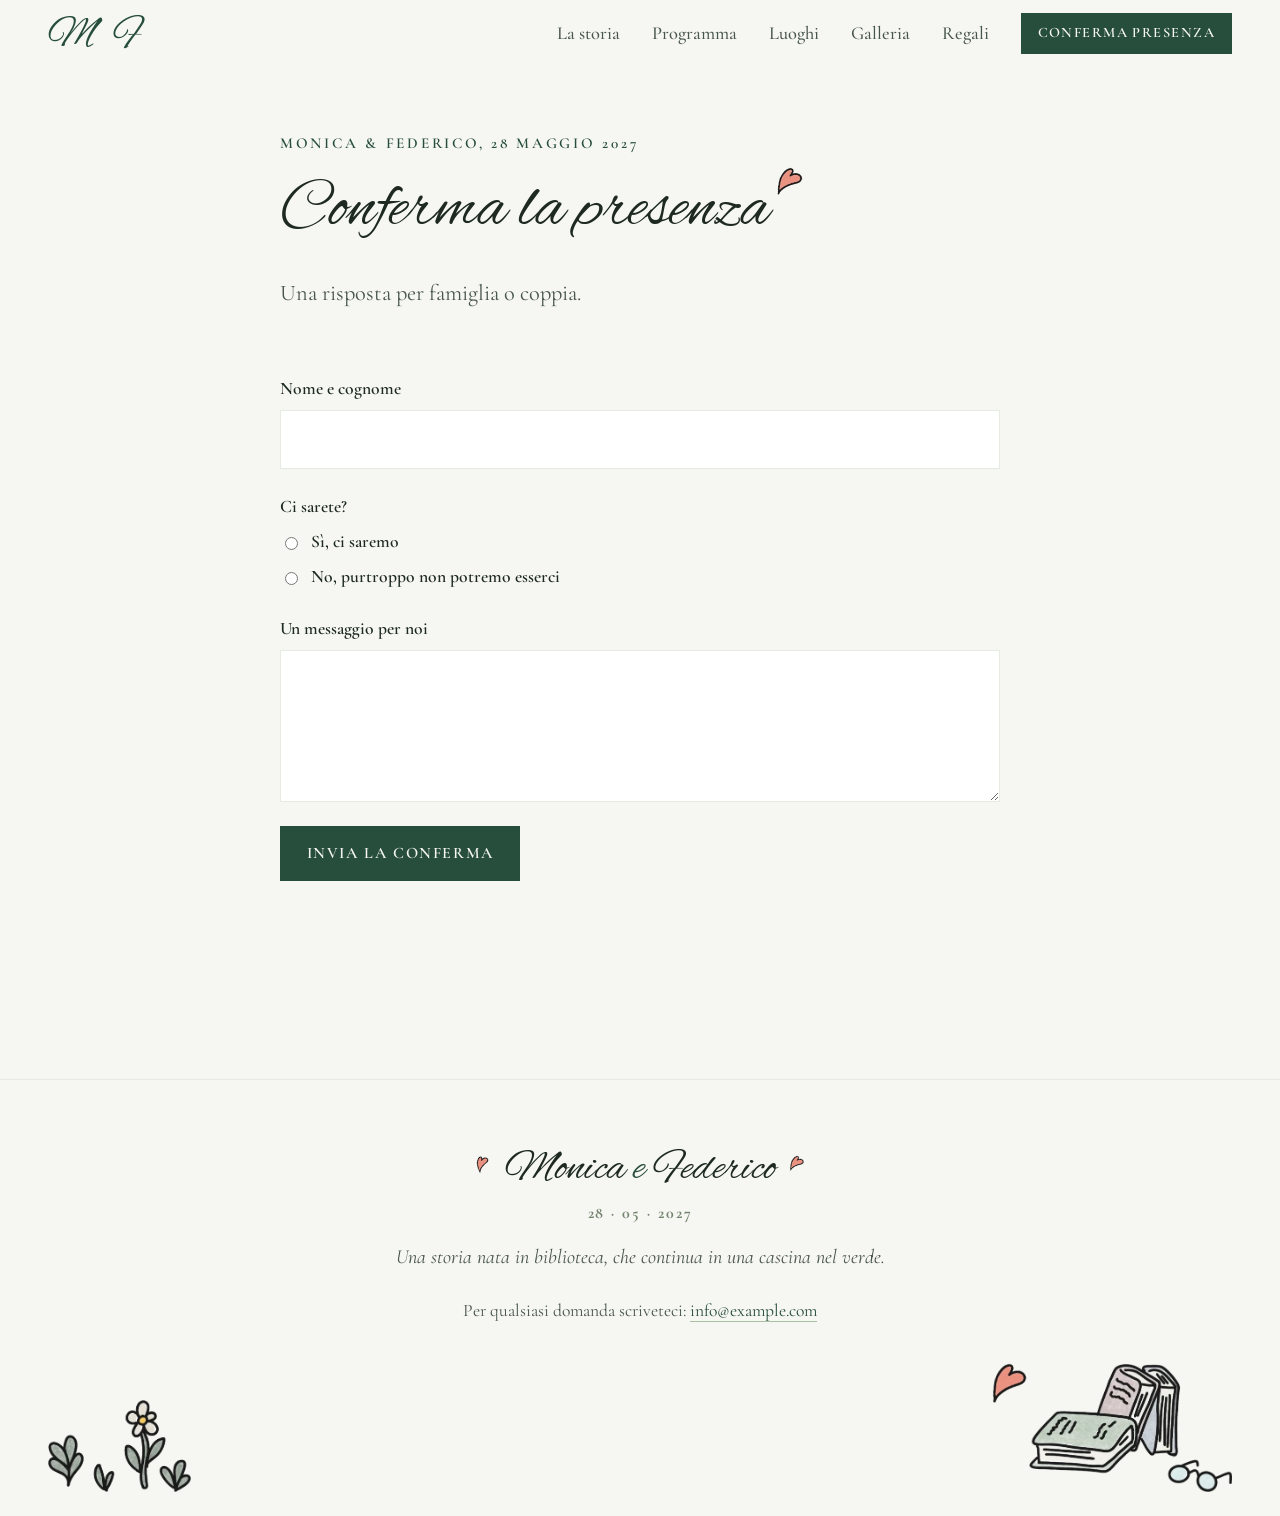
==== commit 8deac86a: "Cerimonia alle 11, modulo con "non ci saremo", adulti e bambini - Programma: messa alle 11:00 (chies" ====
--- a/conferma.html
+++ b/conferma.html
@@ -9,7 +9,13 @@
   <meta property="og:title" content="Conferma la presenza, Monica & Federico">
   <meta property="og:description" content="Fateci sapere se ci sarete il 28 maggio 2027.">
   <meta property="og:type" content="website">
+  <meta property="og:image" content="assets/img/anteprima.jpg">
+  <meta property="og:image:width" content="1200">
+  <meta property="og:image:height" content="630">
+  <meta property="og:image:alt" content="Disegno di Monica e Federico abbracciati, tra i fiori">
   <meta name="theme-color" content="#274D3D">
+  <link rel="icon" type="image/png" href="assets/img/favicon.png">
+  <link rel="apple-touch-icon" href="assets/img/apple-touch-icon.png">
   <link rel="preconnect" href="https://fonts.googleapis.com">
   <link rel="preconnect" href="https://fonts.gstatic.com" crossorigin>
   <link href="https://fonts.googleapis.com/css2?family=Alex+Brush&family=Cormorant+Garamond:ital,wght@0,400;0,500;0,600;0,700;1,400;1,500&display=swap" rel="stylesheet">
@@ -56,32 +62,44 @@
           <p class="field__error" data-error-for="nome">Inserisci il tuo nome.</p>
         </div>
 
-        <div class="field field--half">
-          <label for="persone">Numero di persone</label>
-          <input id="persone" name="persone" type="number" min="1" max="10" value="1" required>
-        </div>
+        <fieldset class="field" id="presenzaField">
+          <legend>Ci sarete?</legend>
+          <label class="radio"><input type="radio" name="presenza" value="si" required> Sì, ci saremo</label>
+          <label class="radio"><input type="radio" name="presenza" value="no"> No, purtroppo non potremo esserci</label>
+          <p class="field__error" data-error-for="presenza">Fateci sapere se ci sarete.</p>
+        </fieldset>
 
-        <div class="field">
-          <label for="accompagnatori">Nomi degli accompagnatori</label>
-          <input id="accompagnatori" name="accompagnatori" type="text">
-          <p class="field__hint">Facoltativo. Gli adulti che vengono con voi.</p>
-        </div>
+        <fieldset class="form__group" id="presenteFields" hidden disabled>
+          <div class="form__row">
+            <div class="field field--half">
+              <label for="adulti">Adulti</label>
+              <input id="adulti" name="adulti" type="number" min="1" max="10" value="1" required>
+              <p class="field__hint">Voi compresi.</p>
+            </div>
+            <div class="field field--half">
+              <label for="bambini">Bambini</label>
+              <input id="bambini" name="bambini" type="number" min="0" max="10" value="0">
+            </div>
+          </div>
 
-        <div class="field field--half">
-          <label for="bambini">Bambini</label>
-          <input id="bambini" name="bambini" type="number" min="0" max="10" value="0">
-        </div>
+          <div class="field">
+            <label for="accompagnatori">Nomi degli adulti che vengono con voi</label>
+            <input id="accompagnatori" name="accompagnatori" type="text">
+            <p class="field__hint">Facoltativo.</p>
+          </div>
 
-        <div class="field" id="etaBambiniField" hidden>
-          <label for="eta_bambini">Età dei bambini</label>
-          <input id="eta_bambini" name="eta_bambini" type="text" placeholder="">
-          <p class="field__hint">Es. 3 e 7 anni. Ci serve per il menù e i seggioloni.</p>
-        </div>
+          <div class="field" id="etaBambiniField" hidden>
+            <label for="eta_bambini">Nomi ed età dei bambini</label>
+            <input id="eta_bambini" name="eta_bambini" type="text">
+            <p class="field__hint">Es. Giulia 3 anni, Marco 7 anni. Ci serve per il menù e i seggioloni.</p>
+          </div>
 
-        <div class="field">
-          <label for="intolleranze">Intolleranze o allergie</label>
-          <input id="intolleranze" name="intolleranze" type="text">
-        </div>
+          <div class="field">
+            <label for="intolleranze">Intolleranze o allergie</label>
+            <input id="intolleranze" name="intolleranze" type="text">
+            <p class="field__hint">Facoltativo. Indicate anche di chi sono.</p>
+          </div>
+        </fieldset>
 
         <div class="field">
           <label for="messaggio">Un messaggio per noi</label>
--- a/css/styles.css
+++ b/css/styles.css
@@ -323,6 +323,7 @@
 }
 .timeline__item:last-child { padding-bottom: 0; }
 .timeline__time { font-family: var(--serif); font-size: 1.7rem; font-weight: 500; color: var(--accent); line-height: 1.1; }
+.timeline__time--soft { font-size: 1.3rem; font-style: italic; padding-top: .3rem; }
 .timeline__title { font-size: 1.7rem; margin-bottom: .3rem; }
 .timeline__item p { color: var(--ink-2); margin: 0; }
 /* La linea del programma finisce in un mazzetto di fiori, centrato sulla linea */
@@ -439,6 +440,10 @@
 }
 .field input:focus, .field textarea:focus { outline: 2px solid var(--accent); outline-offset: 1px; border-color: var(--accent); }
 .field textarea { resize: vertical; }
+.field legend { padding: 0; margin-bottom: .5rem; }
+.form__group { display: grid; gap: 1.5rem; border: 0; padding: 0; margin: 0; min-width: 0; }
+.form__row { display: flex; flex-wrap: wrap; align-items: flex-start; gap: 1.5rem; }
+.form__row .field--half { flex: 1 1 9rem; }
 .field__hint { font-size: 1rem; color: var(--muted); margin: 0; }
 .field__error { font-size: 1rem; color: #8a2b2b; margin: 0; display: none; }
 .field.is-invalid input { border-color: #8a2b2b; }
@@ -479,3 +484,187 @@
   .reveal { opacity: 0; transform: translateY(22px); transition: opacity .9s var(--ease), transform .9s var(--ease); }
   .reveal.is-visible { opacity: 1; transform: none; }
 }
+
+/* Intro: la busta della partecipazione all'apertura del sito (solo home, una volta per sessione).
+   Come nel video di riferimento: ceralacca col monogramma "M F", si tocca, il sigillo si spezza,
+   le due ante dell'arco si aprono sulla fodera, sale il biglietto e si entra nel sito.
+   La classe has-intro su <html> la mette lo script inline nell'head; la logica e' in js/main.js. */
+.intro {
+  --env: #e6ece0;              /* carta della busta: muschio chiarissimo */
+  --env-line: rgba(39, 77, 61, .3);
+  position: fixed; inset: 0; z-index: 200;
+  display: none; align-items: center; justify-content: center;
+  overflow: hidden; cursor: pointer;
+  background: radial-gradient(120% 90% at 50% 38%, #eef2e9 0%, var(--env) 62%, #d8e1d0 100%);
+  -webkit-tap-highlight-color: transparent;
+}
+.has-intro .intro, .intro.is-leaving { display: flex; }
+.has-intro body { overflow: hidden; }
+/* L'hero aspetta che la busta si apra prima di animarsi */
+.has-intro .hero__copy > *, .has-intro .hero__couple, .has-intro .hero__flowers { animation-play-state: paused; }
+
+.intro__stage {
+  --w: min(68vw, 320px, 36dvh);   /* larghezza dell'arco */
+  --r: calc(var(--w) / 2);
+  display: flex; flex-direction: column; align-items: center;
+  gap: clamp(1.4rem, 4.5dvh, 2.6rem);
+  padding-bottom: 4dvh;
+  text-align: center;
+}
+.intro__names {
+  margin: 0; font-family: var(--script); color: var(--ink);
+  font-size: clamp(2.5rem, 10vw, 3.6rem); line-height: 1.1; padding-bottom: .08em;
+}
+.intro__names em { font-style: normal; color: var(--accent); }
+.intro__names .doodle-heart { height: .36em; vertical-align: .15em; margin-left: .3em; }
+.intro__names .doodle-heart--l { margin: 0 .3em 0 0; }
+.intro__date {
+  margin: 0; font-weight: 700; text-transform: uppercase; letter-spacing: .04em;
+  font-size: clamp(1rem, 3.6vw, 1.2rem); color: var(--ink);
+}
+
+/* Arco con le cornici in rilievo, come la finestra della busta */
+.intro__arch {
+  position: relative; display: block;
+  width: var(--w); aspect-ratio: 1 / 1.45;
+  padding: 0; border: 0; background: none; cursor: pointer;
+  -webkit-tap-highlight-color: transparent;
+}
+.intro__arch::before, .intro__arch::after {
+  content: ""; position: absolute; pointer-events: none;
+  border: 1px solid var(--env-line);
+  border-radius: 999px 999px 0 0;
+}
+.intro__arch::before { inset: -9px; }
+.intro__arch::after { inset: -17px; opacity: .55; }
+.intro__arch:focus { outline: none; }
+.intro__arch:focus-visible::after { opacity: 1; border-color: var(--accent); }
+
+.intro__window {
+  position: absolute; inset: 0; display: block;
+  border-radius: var(--r) var(--r) 0 0;
+  clip-path: inset(0 round var(--r) var(--r) 0 0);
+  perspective: 900px;
+  background: var(--accent);
+}
+.intro__window::after {
+  content: ""; position: absolute; inset: 0; z-index: 6; pointer-events: none;
+  border: 1px solid var(--env-line); border-radius: inherit;
+}
+
+/* Fodera: verde sottobosco con trattini di muschio e puntini lilla */
+.intro__lining {
+  position: absolute; inset: 0;
+  background-color: var(--accent);
+  background-image: url("data:image/svg+xml,%3Csvg xmlns='http://www.w3.org/2000/svg' width='34' height='34'%3E%3Cg stroke='%23A8C0A0' stroke-opacity='.5' stroke-width='1.2' stroke-linecap='round'%3E%3Cpath d='M5 9l6-3M22 26l6-3'/%3E%3C/g%3E%3Cg fill='%23c9b8dc' fill-opacity='.7'%3E%3Ccircle cx='25' cy='8' r='1.2'/%3E%3Ccircle cx='8' cy='25' r='1.2'/%3E%3C/g%3E%3C/svg%3E");
+  box-shadow: inset 0 12px 26px rgba(0, 0, 0, .35);
+}
+
+/* Biglietto: il retro della partecipazione, monogramma verde tra due cuori */
+.intro__card {
+  position: absolute; left: 11%; right: 11%; top: 14%; height: 57%;
+  display: flex; flex-direction: column; align-items: center; justify-content: center;
+  padding-bottom: 14%;
+  background: #fbfaf5; color: var(--ink);
+  border: 1px solid var(--accent);
+  box-shadow: 0 8px 22px rgba(0, 0, 0, .28);
+  transform: translateY(135%);
+}
+.intro__card::before {
+  content: ""; position: absolute; inset: 4px; pointer-events: none;
+  border: 1px solid var(--accent); opacity: .5;
+}
+.intro__eyebrow {
+  font-size: calc(var(--w) * .042); font-weight: 600; letter-spacing: .18em; text-transform: uppercase;
+  color: var(--accent);
+}
+.intro__mono {
+  display: flex; align-items: center; gap: .18em;
+  font-family: var(--script); font-size: calc(var(--w) * .2); line-height: 1.15;
+  color: var(--accent); word-spacing: .2em; white-space: nowrap;
+  margin: .05em 0 .1em;
+}
+.intro__mono img { height: .3em; width: auto; transform: rotate(-12deg); }
+.intro__mono img:last-child { transform: rotate(10deg); }
+.intro__card-date { font-weight: 700; font-size: calc(var(--w) * .048); letter-spacing: .08em; }
+
+/* Tasca: la parte bassa della busta, il biglietto esce da dietro */
+.intro__pocket {
+  position: absolute; left: 0; right: 0; bottom: 0; height: 36%;
+  background: linear-gradient(#e9eee4, #dfe6d8);
+  box-shadow: 0 -1px 0 var(--env-line), 0 -10px 16px -10px rgba(0, 0, 0, .3);
+}
+.intro__pocket img { width: auto; height: 22%; margin: 18% auto 0; transform: rotate(-8deg); }
+
+/* Ante: si aprono verso l'interno, ognuna sul proprio bordo esterno */
+.intro__door {
+  position: absolute; top: 0; bottom: 0; width: 50%; z-index: 2;
+  backface-visibility: hidden; -webkit-backface-visibility: hidden;
+}
+.intro__door--l {
+  left: 0; transform-origin: 0 50%;
+  background: linear-gradient(90deg, #ebf0e6 0%, #e3e9dc 100%);
+  box-shadow: inset -1px 0 0 rgba(39, 77, 61, .4);
+}
+.intro__door--r {
+  right: 0; transform-origin: 100% 50%;
+  background: linear-gradient(270deg, #ebf0e6 0%, #e1e8da 100%);
+  box-shadow: inset 1px 0 0 rgba(255, 255, 255, .6);
+}
+
+.intro__invite, .intro__tap {
+  position: absolute; left: 0; right: 0; z-index: 4; pointer-events: none;
+}
+.intro__invite { top: 27%; font-style: italic; font-size: calc(var(--w) * .062); color: var(--ink-2); }
+.intro__tap {
+  bottom: 13%; font-weight: 600; text-transform: uppercase; letter-spacing: .2em;
+  font-size: calc(var(--w) * .042); color: var(--accent);
+}
+
+/* Ceralacca: due meta' con la crepa, si separano all'apertura */
+.intro__seal {
+  position: absolute; left: 50%; top: 52%; z-index: 5;
+  width: calc(var(--w) * .32); height: auto; aspect-ratio: 1;
+  translate: -50% -50%; overflow: visible;
+  filter: drop-shadow(0 3px 4px rgba(0, 0, 0, .28));
+}
+.intro__seal text { font-family: var(--script); }
+.intro__seal-half { transform-box: view-box; transform-origin: 50% 50%; }
+
+@media (prefers-reduced-motion: no-preference) {
+  .intro__stage { animation: intro-in 1.1s var(--ease) backwards; }
+  .intro__seal { animation: seal-breathe 2.6s ease-in-out .9s infinite; }
+  .intro__tap { animation: tap-hint 2.6s ease-in-out .9s infinite; }
+
+  .intro__seal-half { transition: transform .8s var(--ease), opacity .5s ease .3s; }
+  .intro__invite, .intro__tap { transition: opacity .4s ease; }
+  .intro__door { transition: transform 1.2s cubic-bezier(.65, 0, .35, 1) .25s; }
+  .intro__card { transition: transform 1.2s var(--ease) 1.1s; }
+  .intro__stage { transition: transform 1.2s cubic-bezier(.65, 0, .35, 1); transform-origin: 50% 52%; }
+  .intro.is-leaving { transition: opacity .9s ease .2s; }
+
+  .is-opening .intro__seal, .is-opening .intro__tap { animation: none; }
+  .is-opening .intro__seal-half--l { transform: translate(-14px, 4px) rotate(-16deg); opacity: 0; }
+  .is-opening .intro__seal-half--r { transform: translate(14px, 6px) rotate(14deg); opacity: 0; }
+  .is-opening .intro__invite, .is-opening .intro__tap { opacity: 0; }
+  .is-opening .intro__door--l { transform: rotateY(100deg); }
+  .is-opening .intro__door--r { transform: rotateY(-100deg); }
+  .is-opening .intro__card { transform: translateY(0); }
+  .is-leaving .intro__stage { transform: scale(1.18); }
+}
+@media (prefers-reduced-motion: reduce) {
+  .intro.is-leaving { transition: opacity .35s ease; }
+}
+.intro.is-leaving { opacity: 0; pointer-events: none; }
+@keyframes intro-in { from { opacity: 0; transform: translateY(14px); } to { opacity: 1; transform: none; } }
+@keyframes seal-breathe { 50% { scale: 1.05; } }
+@keyframes tap-hint { 50% { opacity: .45; } }
+
+/* Fiori della partecipazione negli angoli bassi */
+.intro__flowers { position: absolute; bottom: 0; width: auto; pointer-events: none; }
+.intro__flowers--l { left: 0; height: clamp(54px, 11vw, 120px); }
+.intro__flowers--r { right: 3%; height: clamp(46px, 9vw, 100px); }
+@media (max-height: 640px) {
+  .intro__stage { --w: min(60vw, 260px, 30dvh); gap: 1.1rem; }
+  .intro__flowers { display: none; }
+}
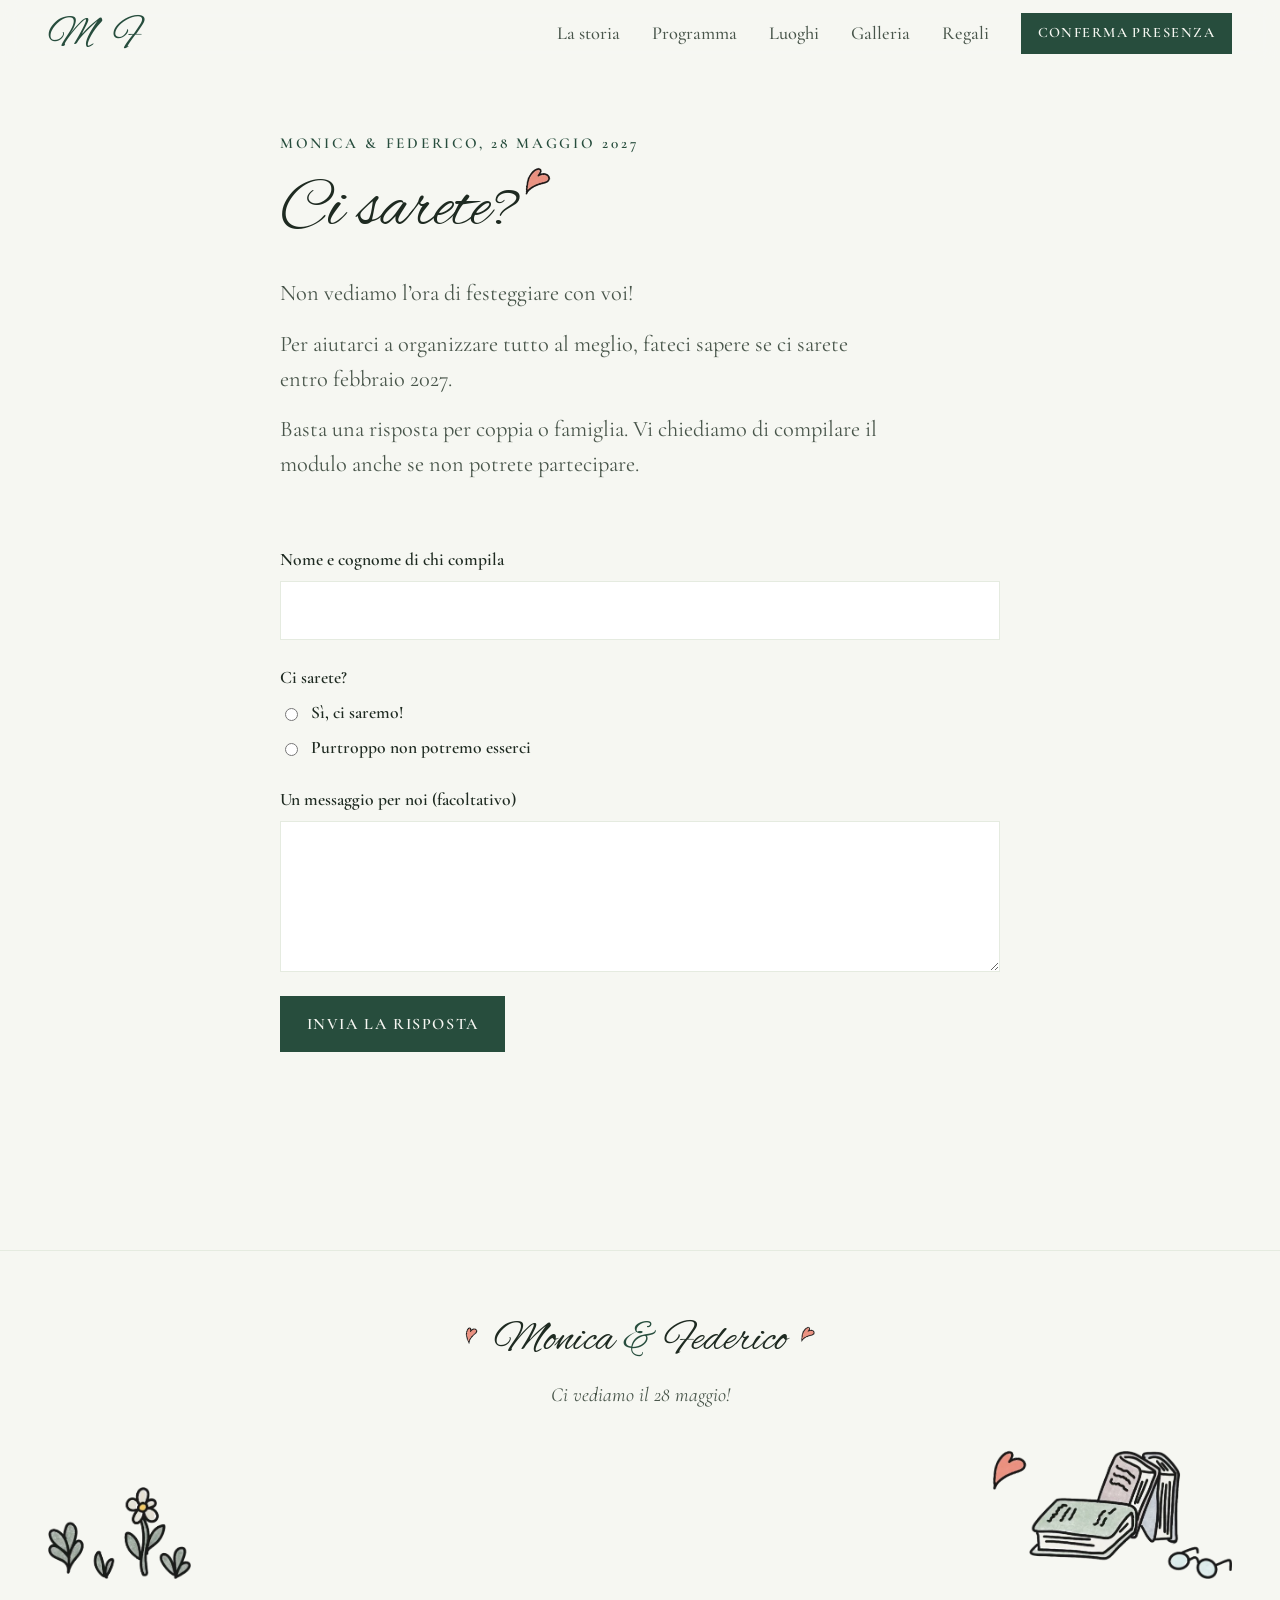
==== commit 24be4217: "Testi approvati del 23 ottobre 2026 su tutte le sezioni Apertura, storia, programma, luoghi, galleri" ====
--- a/conferma.html
+++ b/conferma.html
@@ -47,62 +47,69 @@
   <section class="section rsvp rsvp--page" id="rsvp">
     <div class="wrap wrap--narrow">
       <p class="eyebrow">Monica &amp; Federico, 28 maggio 2027</p>
-      <h1 class="h2 reveal">Conferma la presenza<img class="doodle-heart" src="assets/img/disegni/cuore.webp" alt="" width="77" height="102"></h1>
+      <h1 class="h2 reveal">Ci sarete?<img class="doodle-heart" src="assets/img/disegni/cuore.webp" alt="" width="77" height="102"></h1>
 
       <div class="rsvp__paused reveal" id="rsvpPaused">
         <p class="lead">Il modulo per confermare sarà disponibile a breve. Vi avviseremo appena sarà attivo, insieme alla data entro cui rispondere.</p>
       </div>
 
       <form class="form" id="rsvpForm" hidden novalidate>
-        <p class="lead" data-rsvp-intro>Una risposta per famiglia o coppia. <span data-rsvp-deadline-wrap hidden>Vi chiediamo di rispondere entro il <strong data-rsvp-deadline></strong>.</span></p>
+        <div data-rsvp-intro>
+          <p class="lead">Non vediamo l’ora di festeggiare con voi!</p>
+          <!-- "febbraio 2027" viene sostituito da RSVP_DEADLINE in js/main.js, se impostata -->
+          <p class="lead">Per aiutarci a organizzare tutto al meglio, fateci sapere se ci sarete entro <span data-rsvp-deadline-wrap><span data-rsvp-deadline>febbraio 2027</span></span>.</p>
+          <p class="lead">Basta una risposta per coppia o famiglia. Vi chiediamo di compilare il modulo anche se non potrete partecipare.</p>
+        </div>
 
         <div class="field">
-          <label for="nome">Nome e cognome</label>
+          <label for="nome">Nome e cognome di chi compila</label>
           <input id="nome" name="nome" type="text" autocomplete="name" required>
           <p class="field__error" data-error-for="nome">Inserisci il tuo nome.</p>
         </div>
 
         <fieldset class="field" id="presenzaField">
           <legend>Ci sarete?</legend>
-          <label class="radio"><input type="radio" name="presenza" value="si" required> Sì, ci saremo</label>
-          <label class="radio"><input type="radio" name="presenza" value="no"> No, purtroppo non potremo esserci</label>
+          <label class="radio"><input type="radio" name="presenza" value="si" required> Sì, ci saremo!</label>
+          <label class="radio"><input type="radio" name="presenza" value="no"> Purtroppo non potremo esserci</label>
           <p class="field__error" data-error-for="presenza">Fateci sapere se ci sarete.</p>
         </fieldset>
 
         <fieldset class="form__group" id="presenteFields" hidden disabled>
-          <div class="form__row">
-            <div class="field field--half">
-              <label for="adulti">Adulti</label>
-              <input id="adulti" name="adulti" type="number" min="1" max="10" value="1" required>
-              <p class="field__hint">Voi compresi.</p>
+          <fieldset class="field" aria-describedby="partecipantiHint">
+            <legend>Quante persone sarete?</legend>
+            <p class="field__hint" id="partecipantiHint">Contate anche voi.</p>
+            <div class="form__row">
+              <div class="field field--half">
+                <label for="adulti">Adulti</label>
+                <input id="adulti" name="adulti" type="number" min="1" max="10" value="1" required>
+              </div>
+              <div class="field field--half">
+                <label for="bambini">Bambini</label>
+                <input id="bambini" name="bambini" type="number" min="0" max="10" value="0">
+              </div>
             </div>
-            <div class="field field--half">
-              <label for="bambini">Bambini</label>
-              <input id="bambini" name="bambini" type="number" min="0" max="10" value="0">
-            </div>
-          </div>
+          </fieldset>
 
           <div class="field">
-            <label for="accompagnatori">Nomi degli adulti che vengono con voi</label>
+            <label for="accompagnatori">Nomi degli altri adulti</label>
             <input id="accompagnatori" name="accompagnatori" type="text">
-            <p class="field__hint">Facoltativo.</p>
           </div>
 
           <div class="field" id="etaBambiniField" hidden>
             <label for="eta_bambini">Nomi ed età dei bambini</label>
             <input id="eta_bambini" name="eta_bambini" type="text">
-            <p class="field__hint">Es. Giulia 3 anni, Marco 7 anni. Ci serve per il menù e i seggioloni.</p>
+            <p class="field__hint">Per esempio: Giulia, 3 anni; Marco, 7 anni.</p>
           </div>
 
           <div class="field">
-            <label for="intolleranze">Intolleranze o allergie</label>
+            <label for="intolleranze">Allergie o intolleranze alimentari</label>
             <input id="intolleranze" name="intolleranze" type="text">
-            <p class="field__hint">Facoltativo. Indicate anche di chi sono.</p>
+            <p class="field__hint">Se presenti, indicate anche a chi si riferiscono.</p>
           </div>
         </fieldset>
 
         <div class="field">
-          <label for="messaggio">Un messaggio per noi</label>
+          <label for="messaggio">Un messaggio per noi (facoltativo)</label>
           <textarea id="messaggio" name="messaggio" rows="4"></textarea>
         </div>
 
@@ -111,7 +118,7 @@
           <input id="website" name="website" type="text" tabindex="-1" autocomplete="off">
         </div>
 
-        <button class="btn" type="submit" id="rsvpSubmit">Invia la conferma</button>
+        <button class="btn" type="submit" id="rsvpSubmit">Invia la risposta</button>
         <p class="form__status" id="rsvpStatus" role="status" aria-live="polite"></p>
       </form>
     </div>
@@ -121,11 +128,8 @@
 
 <footer class="footer">
   <div class="wrap footer__inner">
-    <p class="footer__names"><img class="doodle-heart doodle-heart--l" src="assets/img/disegni/cuore.webp" alt="" width="77" height="102" loading="lazy">Monica <em>e</em> Federico<img class="doodle-heart" src="assets/img/disegni/cuore.webp" alt="" width="77" height="102" loading="lazy"></p>
-    <p class="footer__date">28 · 05 · 2027</p>
-    <p class="footer__line">Una storia nata in biblioteca, che continua in una cascina nel verde.</p>
-    <!-- TODO: contatti dei testimoni o degli sposi -->
-    <p class="footer__contact">Per qualsiasi domanda scriveteci: <a class="link" href="mailto:info@example.com">info@example.com</a></p>
+    <p class="footer__names"><img class="doodle-heart doodle-heart--l" src="assets/img/disegni/cuore.webp" alt="" width="77" height="102" loading="lazy">Monica <em>&amp;</em> Federico<img class="doodle-heart" src="assets/img/disegni/cuore.webp" alt="" width="77" height="102" loading="lazy"></p>
+    <p class="footer__line">Ci vediamo il 28 maggio!</p>
   </div>
   <div class="wrap footer__ground" aria-hidden="true">
     <img class="footer__flowers" src="assets/img/disegni/fiori-prato.webp" alt="" width="327" height="211" loading="lazy">
--- a/css/styles.css
+++ b/css/styles.css
@@ -77,6 +77,7 @@
   margin-bottom: 1.25rem;
 }
 .lead { font-size: 1.4rem; color: var(--ink-2); max-width: 55ch; margin-bottom: 2.5rem; }
+.lead:has(+ .lead) { margin-bottom: 1rem; }
 
 .link {
   color: var(--accent-deep); text-decoration: none;
@@ -195,8 +196,9 @@
 }
 .hero__sub {
   font-size: clamp(1.2rem, 1.6vw, 1.45rem); color: var(--ink-2);
-  max-width: 44ch; text-wrap: balance; margin-bottom: clamp(1.25rem, 3dvh, 2rem);
-}
+  max-width: 54ch; text-wrap: balance; margin-bottom: clamp(1.25rem, 3dvh, 2rem);
+}
+.hero__sub:has(+ .hero__sub) { margin-bottom: .5rem; }
 .hero__actions { display: flex; flex-wrap: wrap; justify-content: center; gap: .75rem; }
 
 @media (prefers-reduced-motion: no-preference) {
@@ -206,6 +208,7 @@
   .hero__copy > :nth-child(3) { animation-delay: .57s; }
   .hero__copy > :nth-child(4) { animation-delay: .69s; }
   .hero__copy > :nth-child(5) { animation-delay: .81s; }
+  .hero__copy > :nth-child(6) { animation-delay: .93s; }
   .hero__couple { opacity: 0; transform: translateY(16px); animation: rise 1.1s var(--ease) .05s forwards; }
   .hero__flowers { opacity: 0; animation: grow .9s var(--ease) .3s forwards; transform-origin: 50% 100%; }
 }
@@ -245,30 +248,17 @@
 .countdown__heart { align-self: center; height: 1.35rem; width: auto; transform: rotate(-12deg); }
 .countdown__heart--r { transform: rotate(10deg); }
 
-/* Storia: citazione grande con la pila di libri della partecipazione + tre tappe in riga */
+/* Storia: titolo con la pila di libri della partecipazione + tre tappe in riga */
 .story__intro {
   display: grid; grid-template-columns: minmax(0, 1fr) auto;
   align-items: end; gap: 1.5rem 3rem; margin-bottom: 4rem;
 }
+.story__intro .h2 { margin-bottom: 0; }
 .story__books { width: clamp(200px, 24vw, 300px); }
 @media (max-width: 760px) {
   .story__intro { grid-template-columns: 1fr; margin-bottom: 3rem; }
   .story__books { width: 190px; justify-self: end; }
 }
-.story__quote {
-  margin: 0;
-  font-family: var(--serif);
-  font-style: italic; font-weight: 400;
-  font-size: clamp(1.6rem, 3vw, 2.4rem);
-  line-height: 1.3; max-width: 34ch;
-}
-.story__quote p { margin: 0; }
-/* Capolettera, come l'inizio di un capitolo */
-.story__quote p::first-letter {
-  font-family: var(--script); font-style: normal;
-  font-size: 2.6em; line-height: .8; float: left;
-  color: var(--accent); margin: .12em .12em 0 0;
-}
 .milestones {
   display: grid; grid-template-columns: repeat(3, 1fr);
   gap: 3rem; border-top: 1px solid var(--wedding-soft); padding-top: 2.5rem;
@@ -277,12 +267,9 @@
   display: block; font-size: .95rem; letter-spacing: .16em; text-transform: uppercase;
   font-weight: 600; color: var(--muted); margin-bottom: .75rem;
 }
-.milestone__year {
-  display: block; font-family: var(--serif); font-size: 3rem; font-weight: 500;
-  color: var(--accent); line-height: 1; margin-bottom: .75rem;
-}
 .milestone__title { font-size: 1.7rem; margin-bottom: .4rem; }
 .milestone p { color: var(--ink-2); margin: 0; }
+.milestone p + p { margin-top: .75rem; }
 @media (max-width: 760px) {
   .milestones { grid-template-columns: 1fr; gap: 2.25rem; }
 }
@@ -345,6 +332,7 @@
   margin-bottom: .25rem;
 }
 .place__where { font-style: italic; margin-bottom: 1rem; }
+.place__subtitle { font-size: 1.25rem; margin: 1.5rem 0 .3rem; }
 .place p:not(.place__name) { color: var(--ink-2); }
 .place__flowers { display: flex; align-items: flex-end; gap: .1rem; margin-top: 1.75rem; }
 .place__flowers img { height: 72px; width: auto; }
@@ -407,6 +395,8 @@
 .gifts .eyebrow { margin-bottom: 1rem; }
 .gifts__heart { height: 34px; width: auto; margin: 0 auto .9rem; transform: rotate(-8deg); }
 .gifts .lead { color: var(--ink-2); margin-inline: auto; margin-bottom: 2.5rem; }
+.gifts .lead:has(+ .lead) { margin-bottom: 1rem; }
+.gifts .lead:has(+ .iban[hidden]) { margin-bottom: 0; }
 .iban {
   display: grid; gap: .9rem; justify-items: center;
   border-top: 1px solid var(--accent); padding-top: 2rem;
@@ -462,9 +452,7 @@
 /* Due cuori ai lati dei nomi, come ai lati del monogramma sul retro della partecipazione */
 .footer__names .doodle-heart { height: .36em; vertical-align: .15em; margin-left: .35em; }
 .footer__names .doodle-heart--l { margin: 0 .35em 0 0; }
-.footer__date { font-weight: 700; font-size: 1rem; letter-spacing: .12em; color: var(--muted); }
 .footer__line { font-style: italic; margin-top: .75rem; }
-.footer__contact { margin-top: 1.5rem; font-size: 1.1rem; }
 /* In fondo come in fondo alla partecipazione: fiori a sinistra, cuore e libri con gli occhiali a destra */
 .footer { padding-bottom: 1.5rem; }
 .footer__ground {
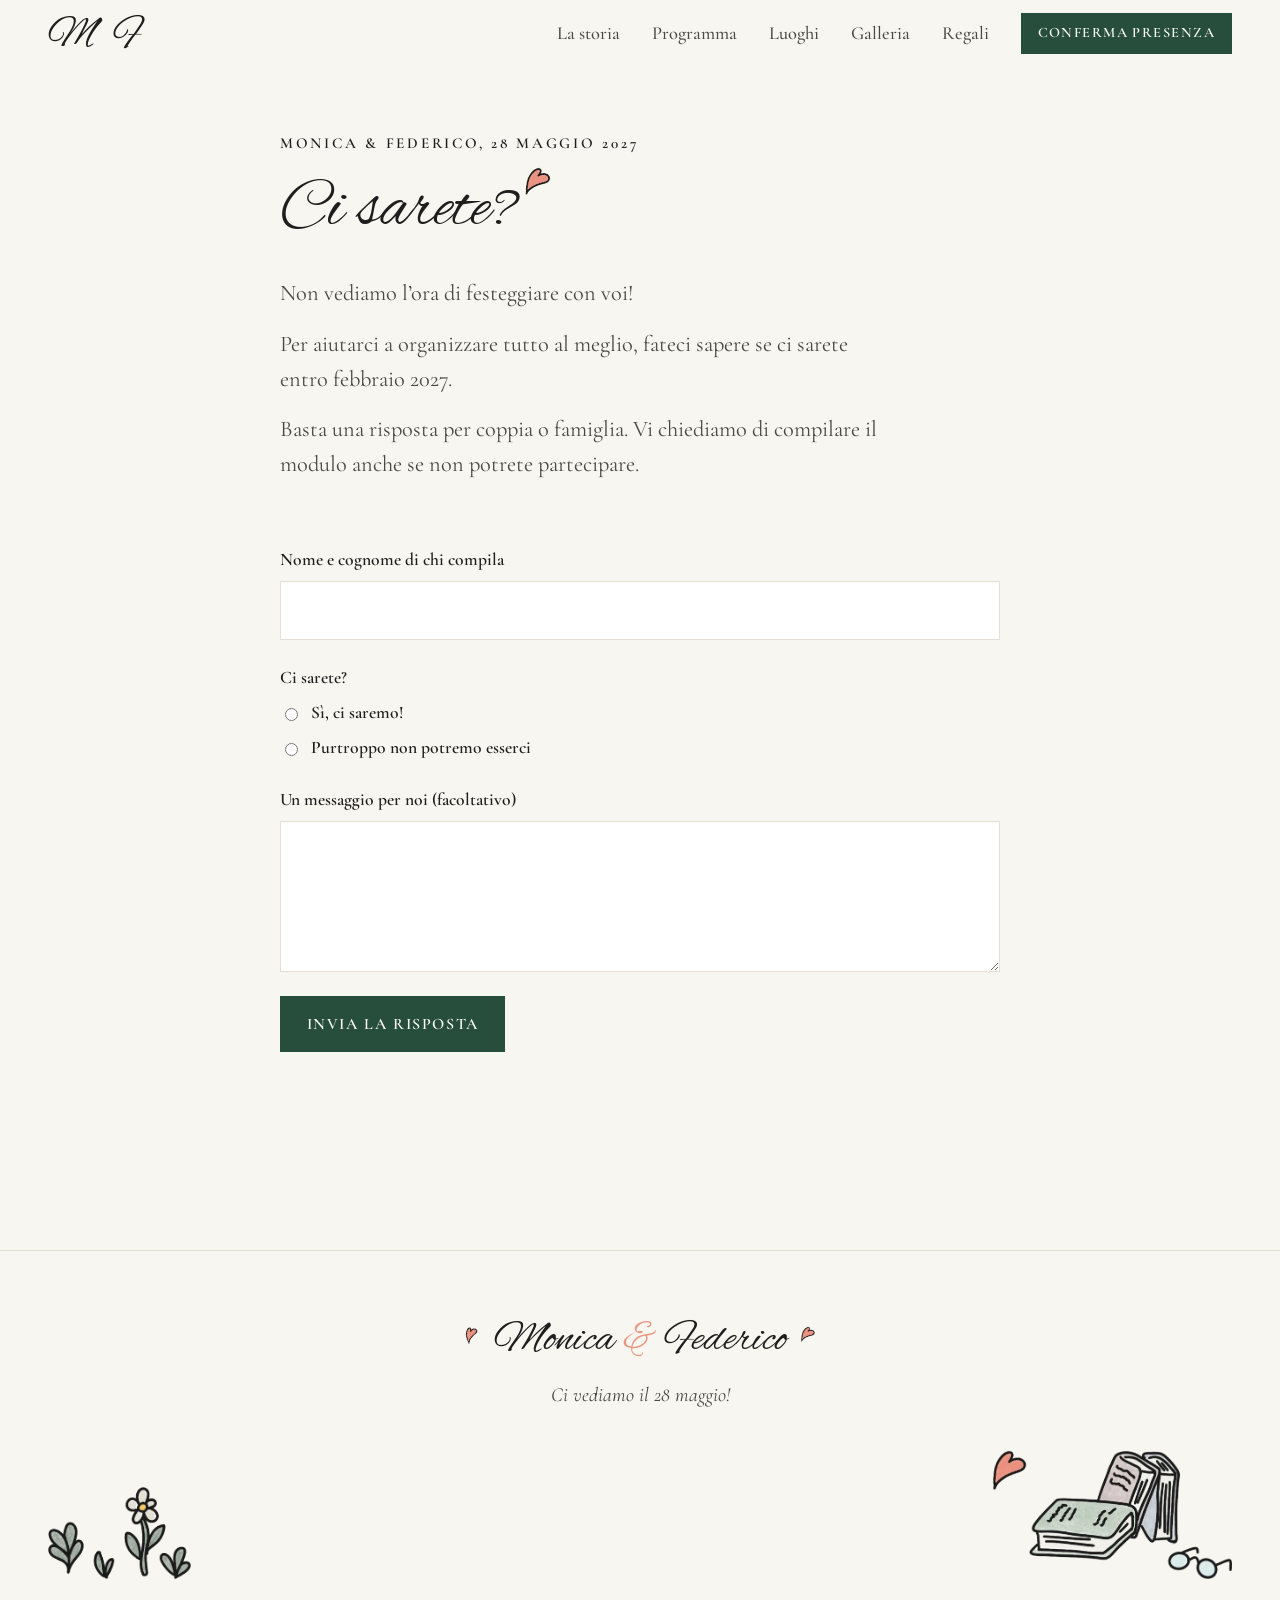
==== commit 0ce3b76c: "RSVP: chiusura automatica dopo il 1 marzo 2027 Si risponde fino a tutto il 1 marzo 2027, ora italian" ====
--- a/conferma.html
+++ b/conferma.html
@@ -51,6 +51,11 @@
 
       <div class="rsvp__paused reveal" id="rsvpPaused">
         <p class="lead">Il modulo per confermare sarà disponibile a breve. Vi avviseremo appena sarà attivo, insieme alla data entro cui rispondere.</p>
+      </div>
+
+      <!-- Compare dopo il 1 marzo 2027 (RSVP_CLOSES_AT in js/main.js) -->
+      <div class="rsvp__paused reveal" id="rsvpClosed" hidden>
+        <p class="lead">Scrivici pure su WhatsApp o chiamaci! Grazie!</p>
       </div>
 
       <form class="form" id="rsvpForm" hidden novalidate>
--- a/css/styles.css
+++ b/css/styles.css
@@ -1,25 +1,27 @@
 /* Monica & Federico, 28 maggio 2027
    Tema unico chiaro, ripreso dalla partecipazione stampata (Canva "Partecipazione Monica e Federico"):
-   nomi e luoghi in corsivo, date in maiuscoletto grassetto, monogramma "M F" in verde.
-   Un solo accento: verde sottobosco.
+   nomi e luoghi in corsivo, date in maiuscoletto grassetto.
+   Testi solo nel nero e nei grigi del tratto dei disegni, mai in verde; la "&" nel corallo dei cuori.
+   Il verde sottobosco resta per superfici, pulsanti, cornici e ceralacca.
+   Fondi nel crema dei petali, linee e punti nella salvia grigia dei vestiti e degli steli.
    Forme: tutto a spigolo vivo, unica eccezione l'arco della foto hero. */
 
 :root {
   color-scheme: light;
-  /* Palette del matrimonio: muschio pastello #A8C0A0, sottobosco scuro #274D3D */
-  --bg: #f6f7f2;
-  --bg-tint: #ebefe6;          /* bg + 14% di muschio */
-  --ink: #1e2a21;
-  --ink-2: #48554a;
-  --muted: #74836f;
-  --line: #e5ebe0;             /* bg + 22% di muschio */
-  --accent: #274D3D;           /* primario: pulsanti, numeri grandi, dettagli */
+  /* Palette presa dai disegni della partecipazione, piu' il sottobosco scuro #274D3D per le superfici */
+  --bg: #f8f6f0;               /* carta: bianco caldo */
+  --bg-tint: #f0ebe1;          /* crema dei petali, schiarito */
+  /* Testi: il nero del tratto dei disegni e due grigi caldi neutri, senza verde */
+  --ink: #1e1e1e;
+  --ink-2: #4a4744;
+  --muted: #6c6762;
+  --heart: #ea967e;            /* corallo dei cuori disegnati: solo la "&" dei nomi */
+  --line: #e6e0d4;             /* crema un tono sotto il fondo */
+  --accent: #274D3D;           /* superfici: pulsanti, cornici, ceralacca. Mai per i testi */
   --accent-hover: #33604d;
-  --accent-deep: #274D3D;      /* allineato al primario: contrasto AA gia' garantito anche sui testi piccoli */
-  --wedding: #A8C0A0;          /* muschio pastello: punti, linee, bordo RSVP */
-  --wedding-soft: #cfdcc9;     /* superfici segnaposto e biglietto regali */
-  --accent-soft: #dbe4d5;
-  --on-accent: #f6f7f2;
+  --wedding: #a2aea2;          /* salvia degli steli: punti, sottolineature, bordo RSVP */
+  --wedding-soft: #c6d2c6;     /* salvia dei vestiti e dei libri: linee, segnaposto, biglietto regali */
+  --on-accent: #fbfaf5;        /* carta del biglietto: bianco caldo, non verdino */
 
   --script: "Alex Brush", "Snell Roundhand", "Brush Script MT", cursive;
   --serif: "Cormorant Garamond", "Iowan Old Style", Georgia, serif;
@@ -67,7 +69,7 @@
 
 .eyebrow {
   font-size: .95rem; letter-spacing: .18em; text-transform: uppercase;
-  color: var(--accent-deep); font-weight: 600; margin-bottom: 1.25rem;
+  color: var(--ink); font-weight: 600; margin-bottom: 1.25rem;
 }
 
 .h2 {
@@ -80,11 +82,11 @@
 .lead:has(+ .lead) { margin-bottom: 1rem; }
 
 .link {
-  color: var(--accent-deep); text-decoration: none;
+  color: var(--ink); text-decoration: none;
   border-bottom: 1px solid var(--wedding);
   transition: border-color .3s var(--ease);
 }
-.link:hover { border-color: var(--accent); }
+.link:hover { border-color: var(--ink); }
 
 /* Bottoni */
 .btn {
@@ -99,9 +101,53 @@
 .btn:hover { background: var(--accent-hover); border-color: var(--accent-hover); }
 .btn:active { transform: translateY(1px); }
 .btn:focus-visible { outline: 2px solid var(--accent); outline-offset: 3px; }
-.btn--ghost { background: transparent; color: var(--accent); }
+.btn--ghost { background: transparent; color: var(--ink); border-color: var(--ink); }
 .btn--ghost:hover { background: var(--accent); color: var(--on-accent); }
 .btn--small { padding: .55rem 1rem; font-size: .9rem; }
+
+/* "Come arrivare": pulsante pieno con lo spillo della mappa (punto corallo come i cuori) e una freccia.
+   Quando la scheda del luogo compare passa un riflesso e lo spillo fa un saltello; al passaggio del mouse si ripete. */
+.btn--route {
+  gap: .65rem; margin-top: .75rem;
+  position: relative; overflow: hidden; isolation: isolate;
+}
+.btn--route svg {
+  flex: none; width: 1.25em; height: 1.25em;
+  fill: none; stroke: currentColor; stroke-width: 1.6; stroke-linecap: round; stroke-linejoin: round;
+}
+.btn--route .btn__pin circle { fill: var(--heart); stroke: none; }
+.btn--route::before {
+  content: ""; position: absolute; inset: 0; z-index: -1; pointer-events: none;
+  background: linear-gradient(110deg, transparent 30%, rgba(251, 250, 245, .3) 50%, transparent 70%);
+  transform: translateX(-120%);
+}
+@media (prefers-reduced-motion: no-preference) {
+  .btn--route { transition: background .3s var(--ease), transform .35s var(--ease), box-shadow .35s var(--ease); }
+  .btn--route .btn__arrow { transition: transform .35s var(--ease); }
+  .btn--route .btn__pin { transform-origin: 50% 100%; }
+  .place.is-visible .btn--route::before { animation: route-shine 1.3s var(--ease) .7s; }
+  .place.is-visible .btn--route .btn__pin { animation: route-hop .8s var(--ease) .9s; }
+  .place .btn--route:hover, .place .btn--route:focus-visible {
+    transform: translateY(-2px); box-shadow: 0 12px 24px -12px rgba(39, 77, 61, .6);
+  }
+  .place .btn--route:hover::before, .place .btn--route:focus-visible::before { animation: route-shine-again .9s var(--ease); }
+  .place .btn--route:hover .btn__pin, .place .btn--route:focus-visible .btn__pin { animation: route-hop-again .7s var(--ease); }
+  .btn--route:hover .btn__arrow, .btn--route:focus-visible .btn__arrow { transform: translateX(4px); }
+}
+@keyframes route-shine { to { transform: translateX(120%); } }
+@keyframes route-shine-again { from { transform: translateX(-120%); } to { transform: translateX(120%); } }
+@keyframes route-hop {
+  0%, 100% { transform: none; }
+  35% { transform: translateY(-5px) scaleY(1.05); }
+  60% { transform: translateY(0) scale(1.08, .92); }
+  80% { transform: translateY(-1.5px); }
+}
+@keyframes route-hop-again {
+  0%, 100% { transform: none; }
+  35% { transform: translateY(-5px) scaleY(1.05); }
+  60% { transform: translateY(0) scale(1.08, .92); }
+  80% { transform: translateY(-1.5px); }
+}
 
 /* Navigazione */
 .nav-sentinel { position: absolute; top: 0; height: 1px; width: 1px; }
@@ -116,10 +162,10 @@
   transition: border-color .4s var(--ease);
 }
 .nav.is-scrolled { border-bottom-color: var(--line); }
-/* Monogramma come sul retro della partecipazione: "M F" in verde */
+/* Monogramma come sul retro della partecipazione: "M F" nel nero del tratto */
 .nav__brand {
   font-family: var(--script); font-size: 2.6rem; line-height: 1;
-  color: var(--accent); text-decoration: none; padding-top: .15em;
+  color: var(--ink); text-decoration: none; padding-top: .15em;
   word-spacing: .25em; white-space: nowrap;
 }
 .nav__menu { display: flex; align-items: center; gap: 2rem; }
@@ -127,7 +173,7 @@
   text-decoration: none; font-size: 1.15rem; font-weight: 500; color: var(--ink-2);
   transition: color .3s var(--ease);
 }
-.nav__menu a:not(.btn):hover { color: var(--accent); }
+.nav__menu a:not(.btn):hover { color: var(--ink); }
 .nav__toggle {
   display: none; width: 44px; height: 44px; padding: 0;
   background: none; border: 0; cursor: pointer; flex-direction: column;
@@ -187,7 +233,7 @@
   line-height: 1.1; padding-bottom: .12em;
   margin-bottom: .5rem;
 }
-.hero__title em { font-style: normal; color: var(--accent); }
+.hero__title em { font-style: normal; color: var(--heart); }
 /* Data come nella partecipazione: maiuscolo, grassetto, senza spaziatura larga */
 .hero__date {
   font-weight: 700; text-transform: uppercase;
@@ -243,7 +289,7 @@
   border-top: 1px solid var(--line); border-bottom: 1px solid var(--line);
   font-family: var(--serif);
 }
-.countdown__n { font-size: 2.5rem; font-weight: 500; color: var(--accent); line-height: 1; }
+.countdown__n { font-size: 2.5rem; font-weight: 500; color: var(--ink); line-height: 1; }
 .countdown__label { font-size: 1.35rem; font-style: italic; color: var(--ink-2); }
 .countdown__heart { align-self: center; height: 1.35rem; width: auto; transform: rotate(-12deg); }
 .countdown__heart--r { transform: rotate(10deg); }
@@ -309,7 +355,7 @@
   width: 7px; height: 7px; background: var(--wedding); border-radius: 50%;
 }
 .timeline__item:last-child { padding-bottom: 0; }
-.timeline__time { font-family: var(--serif); font-size: 1.7rem; font-weight: 500; color: var(--accent); line-height: 1.1; }
+.timeline__time { font-family: var(--serif); font-size: 1.7rem; font-weight: 500; color: var(--ink); line-height: 1.1; }
 .timeline__time--soft { font-size: 1.3rem; font-style: italic; padding-top: .3rem; }
 .timeline__title { font-size: 1.7rem; margin-bottom: .3rem; }
 .timeline__item p { color: var(--ink-2); margin: 0; }
@@ -402,7 +448,7 @@
   border-top: 1px solid var(--accent); padding-top: 2rem;
   max-width: 34rem; margin-inline: auto;
 }
-.iban__label { font-size: .95rem; letter-spacing: .14em; text-transform: uppercase; color: var(--accent); }
+.iban__label { font-size: .95rem; letter-spacing: .14em; text-transform: uppercase; color: var(--ink-2); }
 .iban__value {
   font-family: var(--serif); font-size: clamp(1.35rem, 2.6vw, 1.85rem); font-weight: 500;
   letter-spacing: .06em; overflow-wrap: anywhere;
@@ -442,13 +488,13 @@
 .radio input { width: auto; accent-color: var(--accent); }
 .field--hp { position: absolute; left: -9999px; }
 .form__status { margin: 0; color: var(--ink-2); min-height: 1.5em; }
-.form__status.is-ok { color: var(--accent-deep); }
+.form__status.is-ok { color: var(--ink); }
 .form__status.is-err { color: #8a2b2b; }
 
 /* Footer */
 .footer { border-top: 1px solid var(--line); padding-block: 4rem; text-align: center; color: var(--ink-2); }
 .footer__names { font-family: var(--script); font-size: 2.75rem; line-height: 1.2; color: var(--ink); margin-bottom: .25rem; }
-.footer__names em { color: var(--accent); font-style: normal; }
+.footer__names em { color: var(--heart); font-style: normal; }
 /* Due cuori ai lati dei nomi, come ai lati del monogramma sul retro della partecipazione */
 .footer__names .doodle-heart { height: .36em; vertical-align: .15em; margin-left: .35em; }
 .footer__names .doodle-heart--l { margin: 0 .35em 0 0; }
@@ -478,12 +524,12 @@
    le due ante dell'arco si aprono sulla fodera, sale il biglietto e si entra nel sito.
    La classe has-intro su <html> la mette lo script inline nell'head; la logica e' in js/main.js. */
 .intro {
-  --env: #e6ece0;              /* carta della busta: muschio chiarissimo */
+  --env: #eee8dc;              /* carta della busta: crema dei petali */
   --env-line: rgba(39, 77, 61, .3);
   position: fixed; inset: 0; z-index: 200;
   display: none; align-items: center; justify-content: center;
   overflow: hidden; cursor: pointer;
-  background: radial-gradient(120% 90% at 50% 38%, #eef2e9 0%, var(--env) 62%, #d8e1d0 100%);
+  background: radial-gradient(120% 90% at 50% 38%, #f5f1e8 0%, var(--env) 62%, #e2dacb 100%);
   -webkit-tap-highlight-color: transparent;
 }
 .has-intro .intro, .intro.is-leaving { display: flex; }
@@ -503,7 +549,7 @@
   margin: 0; font-family: var(--script); color: var(--ink);
   font-size: clamp(2.5rem, 10vw, 3.6rem); line-height: 1.1; padding-bottom: .08em;
 }
-.intro__names em { font-style: normal; color: var(--accent); }
+.intro__names em { font-style: normal; color: var(--heart); }
 .intro__names .doodle-heart { height: .36em; vertical-align: .15em; margin-left: .3em; }
 .intro__names .doodle-heart--l { margin: 0 .3em 0 0; }
 .intro__date {
@@ -540,15 +586,15 @@
   border: 1px solid var(--env-line); border-radius: inherit;
 }
 
-/* Fodera: verde sottobosco con trattini di muschio e puntini lilla */
+/* Fodera: verde sottobosco con trattini salvia e puntini lilla del ramo */
 .intro__lining {
   position: absolute; inset: 0;
   background-color: var(--accent);
-  background-image: url("data:image/svg+xml,%3Csvg xmlns='http://www.w3.org/2000/svg' width='34' height='34'%3E%3Cg stroke='%23A8C0A0' stroke-opacity='.5' stroke-width='1.2' stroke-linecap='round'%3E%3Cpath d='M5 9l6-3M22 26l6-3'/%3E%3C/g%3E%3Cg fill='%23c9b8dc' fill-opacity='.7'%3E%3Ccircle cx='25' cy='8' r='1.2'/%3E%3Ccircle cx='8' cy='25' r='1.2'/%3E%3C/g%3E%3C/svg%3E");
+  background-image: url("data:image/svg+xml,%3Csvg xmlns='http://www.w3.org/2000/svg' width='34' height='34'%3E%3Cg stroke='%23a2aea2' stroke-opacity='.5' stroke-width='1.2' stroke-linecap='round'%3E%3Cpath d='M5 9l6-3M22 26l6-3'/%3E%3C/g%3E%3Cg fill='%23ded2ea' fill-opacity='.7'%3E%3Ccircle cx='25' cy='8' r='1.2'/%3E%3Ccircle cx='8' cy='25' r='1.2'/%3E%3C/g%3E%3C/svg%3E");
   box-shadow: inset 0 12px 26px rgba(0, 0, 0, .35);
 }
 
-/* Biglietto: il retro della partecipazione, monogramma verde tra due cuori */
+/* Biglietto: il retro della partecipazione, monogramma tra due cuori */
 .intro__card {
   position: absolute; left: 11%; right: 11%; top: 14%; height: 57%;
   display: flex; flex-direction: column; align-items: center; justify-content: center;
@@ -564,12 +610,12 @@
 }
 .intro__eyebrow {
   font-size: calc(var(--w) * .042); font-weight: 600; letter-spacing: .18em; text-transform: uppercase;
-  color: var(--accent);
+  color: var(--ink-2);
 }
 .intro__mono {
   display: flex; align-items: center; gap: .18em;
   font-family: var(--script); font-size: calc(var(--w) * .2); line-height: 1.15;
-  color: var(--accent); word-spacing: .2em; white-space: nowrap;
+  color: var(--ink); word-spacing: .2em; white-space: nowrap;
   margin: .05em 0 .1em;
 }
 .intro__mono img { height: .3em; width: auto; transform: rotate(-12deg); }
@@ -579,7 +625,7 @@
 /* Tasca: la parte bassa della busta, il biglietto esce da dietro */
 .intro__pocket {
   position: absolute; left: 0; right: 0; bottom: 0; height: 36%;
-  background: linear-gradient(#e9eee4, #dfe6d8);
+  background: linear-gradient(#efe9de, #e6dfd1);
   box-shadow: 0 -1px 0 var(--env-line), 0 -10px 16px -10px rgba(0, 0, 0, .3);
 }
 .intro__pocket img { width: auto; height: 22%; margin: 18% auto 0; transform: rotate(-8deg); }
@@ -591,12 +637,12 @@
 }
 .intro__door--l {
   left: 0; transform-origin: 0 50%;
-  background: linear-gradient(90deg, #ebf0e6 0%, #e3e9dc 100%);
+  background: linear-gradient(90deg, #f2ede3 0%, #e9e2d6 100%);
   box-shadow: inset -1px 0 0 rgba(39, 77, 61, .4);
 }
 .intro__door--r {
   right: 0; transform-origin: 100% 50%;
-  background: linear-gradient(270deg, #ebf0e6 0%, #e1e8da 100%);
+  background: linear-gradient(270deg, #f2ede3 0%, #e7e0d3 100%);
   box-shadow: inset 1px 0 0 rgba(255, 255, 255, .6);
 }
 
@@ -606,7 +652,7 @@
 .intro__invite { top: 27%; font-style: italic; font-size: calc(var(--w) * .062); color: var(--ink-2); }
 .intro__tap {
   bottom: 13%; font-weight: 600; text-transform: uppercase; letter-spacing: .2em;
-  font-size: calc(var(--w) * .042); color: var(--accent);
+  font-size: calc(var(--w) * .042); color: var(--ink-2);
 }
 
 /* Ceralacca: due meta' con la crepa, si separano all'apertura */
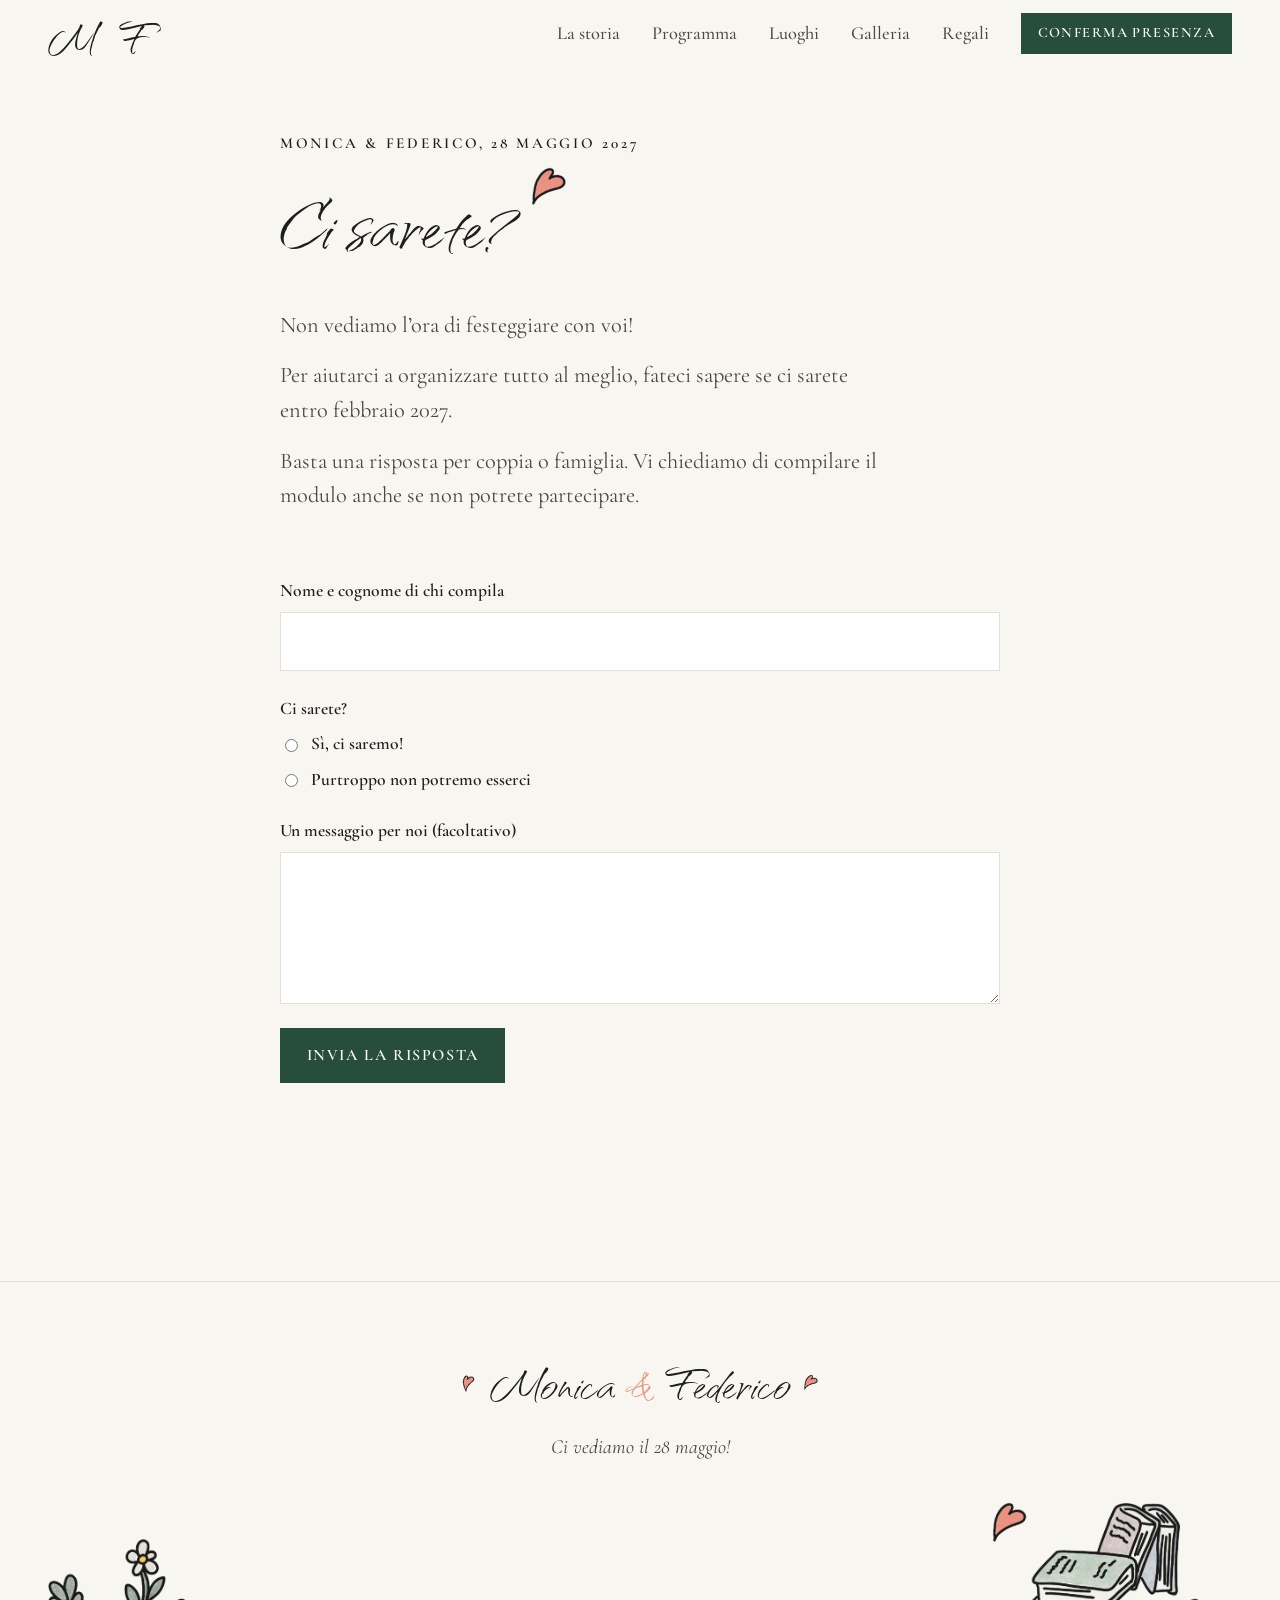
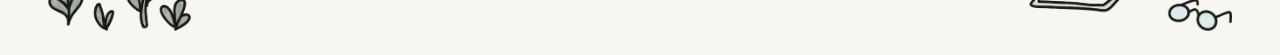
==== commit 0eb951f3: "Titoli in Qwitcher Grypen al posto di Alex Brush Qwitcher Grypen e' circa 1,4 volte piu' piccolo a p" ====
--- a/conferma.html
+++ b/conferma.html
@@ -18,7 +18,7 @@
   <link rel="apple-touch-icon" href="assets/img/apple-touch-icon.png">
   <link rel="preconnect" href="https://fonts.googleapis.com">
   <link rel="preconnect" href="https://fonts.gstatic.com" crossorigin>
-  <link href="https://fonts.googleapis.com/css2?family=Alex+Brush&family=Cormorant+Garamond:ital,wght@0,400;0,500;0,600;0,700;1,400;1,500&display=swap" rel="stylesheet">
+  <link href="https://fonts.googleapis.com/css2?family=Qwitcher+Grypen&family=Cormorant+Garamond:ital,wght@0,400;0,500;0,600;0,700;1,400;1,500&display=swap" rel="stylesheet">
   <link rel="stylesheet" href="css/styles.css">
 </head>
 <body>
--- a/css/styles.css
+++ b/css/styles.css
@@ -23,7 +23,7 @@
   --wedding-soft: #c6d2c6;     /* salvia dei vestiti e dei libri: linee, segnaposto, biglietto regali */
   --on-accent: #fbfaf5;        /* carta del biglietto: bianco caldo, non verdino */
 
-  --script: "Alex Brush", "Snell Roundhand", "Brush Script MT", cursive;
+  --script: "Qwitcher Grypen", "Snell Roundhand", "Brush Script MT", cursive;
   --serif: "Cormorant Garamond", "Iowan Old Style", Georgia, serif;
   --sans: var(--serif);
 
@@ -74,7 +74,7 @@
 
 .h2 {
   font-family: var(--script); font-weight: 400;
-  font-size: clamp(2.75rem, 6vw, 4.25rem);
+  font-size: clamp(3.85rem, 8.4vw, 6rem);
   line-height: 1.15; padding-bottom: .1em;
   margin-bottom: 1.25rem;
 }
@@ -164,7 +164,7 @@
 .nav.is-scrolled { border-bottom-color: var(--line); }
 /* Monogramma come sul retro della partecipazione: "M F" nel nero del tratto */
 .nav__brand {
-  font-family: var(--script); font-size: 2.6rem; line-height: 1;
+  font-family: var(--script); font-size: 3.6rem; line-height: 1;
   color: var(--ink); text-decoration: none; padding-top: .15em;
   word-spacing: .25em; white-space: nowrap;
 }
@@ -229,7 +229,7 @@
 .hero__copy { display: flex; flex-direction: column; align-items: center; }
 .hero__title {
   font-family: var(--script); font-weight: 400;
-  font-size: clamp(3.5rem, min(8vw, 13dvh), 7rem);
+  font-size: clamp(4.9rem, min(11.2vw, 18dvh), 9.8rem);
   line-height: 1.1; padding-bottom: .12em;
   margin-bottom: .5rem;
 }
@@ -268,7 +268,7 @@
   .hero__flowers--left { left: -4%; height: 26%; }
   .hero__flowers--right { right: -2%; height: 26%; }
   .eyebrow { margin-bottom: .75rem; }
-  .hero__title { font-size: clamp(2.75rem, 12vw, 3.75rem); margin-bottom: .35rem; }
+  .hero__title { font-size: clamp(3.85rem, 16.8vw, 5.25rem); margin-bottom: .35rem; }
   .hero__date { font-size: 1.2rem; margin-bottom: .35rem; }
   .hero__sub { font-size: 1.2rem; margin-bottom: 1.25rem; }
   .hero__actions { gap: .6rem; }
@@ -277,7 +277,7 @@
 /* Telefoni molto bassi: riduco ancora un po' */
 @media (max-width: 860px) and (max-height: 680px) {
   .hero__art { height: clamp(130px, 24dvh, 180px); }
-  .hero__title { font-size: 2.5rem; }
+  .hero__title { font-size: 3.5rem; }
   .hero__sub { font-size: 1.1rem; margin-bottom: 1rem; }
 }
 
@@ -374,7 +374,7 @@
 /* Nome del luogo in corsivo e localita' in corsivo piccolo, come nella partecipazione */
 .place__name {
   font-family: var(--script); font-weight: 400;
-  font-size: clamp(2.4rem, 4vw, 3.1rem); line-height: 1.15; padding-bottom: .1em;
+  font-size: clamp(3.35rem, 5.6vw, 4.35rem); line-height: 1.15; padding-bottom: .1em;
   margin-bottom: .25rem;
 }
 .place__where { font-style: italic; margin-bottom: 1rem; }
@@ -452,6 +452,7 @@
 .iban__value {
   font-family: var(--serif); font-size: clamp(1.35rem, 2.6vw, 1.85rem); font-weight: 500;
   letter-spacing: .06em; overflow-wrap: anywhere;
+  font-variant-numeric: lining-nums;   /* cifre tutte alla stessa altezza: l'IBAN si ricopia meglio */
 }
 .iban .btn { margin-top: .25rem; }
 
@@ -493,11 +494,11 @@
 
 /* Footer */
 .footer { border-top: 1px solid var(--line); padding-block: 4rem; text-align: center; color: var(--ink-2); }
-.footer__names { font-family: var(--script); font-size: 2.75rem; line-height: 1.2; color: var(--ink); margin-bottom: .25rem; }
+.footer__names { font-family: var(--script); font-size: clamp(3.2rem, 14vw, 3.85rem); line-height: 1.2; color: var(--ink); margin-bottom: .25rem; }
 .footer__names em { color: var(--heart); font-style: normal; }
 /* Due cuori ai lati dei nomi, come ai lati del monogramma sul retro della partecipazione */
-.footer__names .doodle-heart { height: .36em; vertical-align: .15em; margin-left: .35em; }
-.footer__names .doodle-heart--l { margin: 0 .35em 0 0; }
+.footer__names .doodle-heart { height: .26em; vertical-align: .11em; margin-left: .25em; }
+.footer__names .doodle-heart--l { margin: 0 .25em 0 0; }
 .footer__line { font-style: italic; margin-top: .75rem; }
 /* In fondo come in fondo alla partecipazione: fiori a sinistra, cuore e libri con gli occhiali a destra */
 .footer { padding-bottom: 1.5rem; }
@@ -547,11 +548,11 @@
 }
 .intro__names {
   margin: 0; font-family: var(--script); color: var(--ink);
-  font-size: clamp(2.5rem, 10vw, 3.6rem); line-height: 1.1; padding-bottom: .08em;
+  font-size: clamp(3.5rem, 14vw, 5rem); line-height: 1.1; padding-bottom: .08em;
 }
 .intro__names em { font-style: normal; color: var(--heart); }
-.intro__names .doodle-heart { height: .36em; vertical-align: .15em; margin-left: .3em; }
-.intro__names .doodle-heart--l { margin: 0 .3em 0 0; }
+.intro__names .doodle-heart { height: .26em; vertical-align: .11em; margin-left: .21em; }
+.intro__names .doodle-heart--l { margin: 0 .21em 0 0; }
 .intro__date {
   margin: 0; font-weight: 700; text-transform: uppercase; letter-spacing: .04em;
   font-size: clamp(1rem, 3.6vw, 1.2rem); color: var(--ink);
@@ -613,12 +614,12 @@
   color: var(--ink-2);
 }
 .intro__mono {
-  display: flex; align-items: center; gap: .18em;
-  font-family: var(--script); font-size: calc(var(--w) * .2); line-height: 1.15;
-  color: var(--ink); word-spacing: .2em; white-space: nowrap;
-  margin: .05em 0 .1em;
-}
-.intro__mono img { height: .3em; width: auto; transform: rotate(-12deg); }
+  display: flex; align-items: center; gap: .13em;
+  font-family: var(--script); font-size: calc(var(--w) * .28); line-height: 1.15;
+  color: var(--ink); word-spacing: .14em; white-space: nowrap;
+  margin: .04em 0 .07em;
+}
+.intro__mono img { height: .21em; width: auto; transform: rotate(-12deg); }
 .intro__mono img:last-child { transform: rotate(10deg); }
 .intro__card-date { font-weight: 700; font-size: calc(var(--w) * .048); letter-spacing: .08em; }
 
